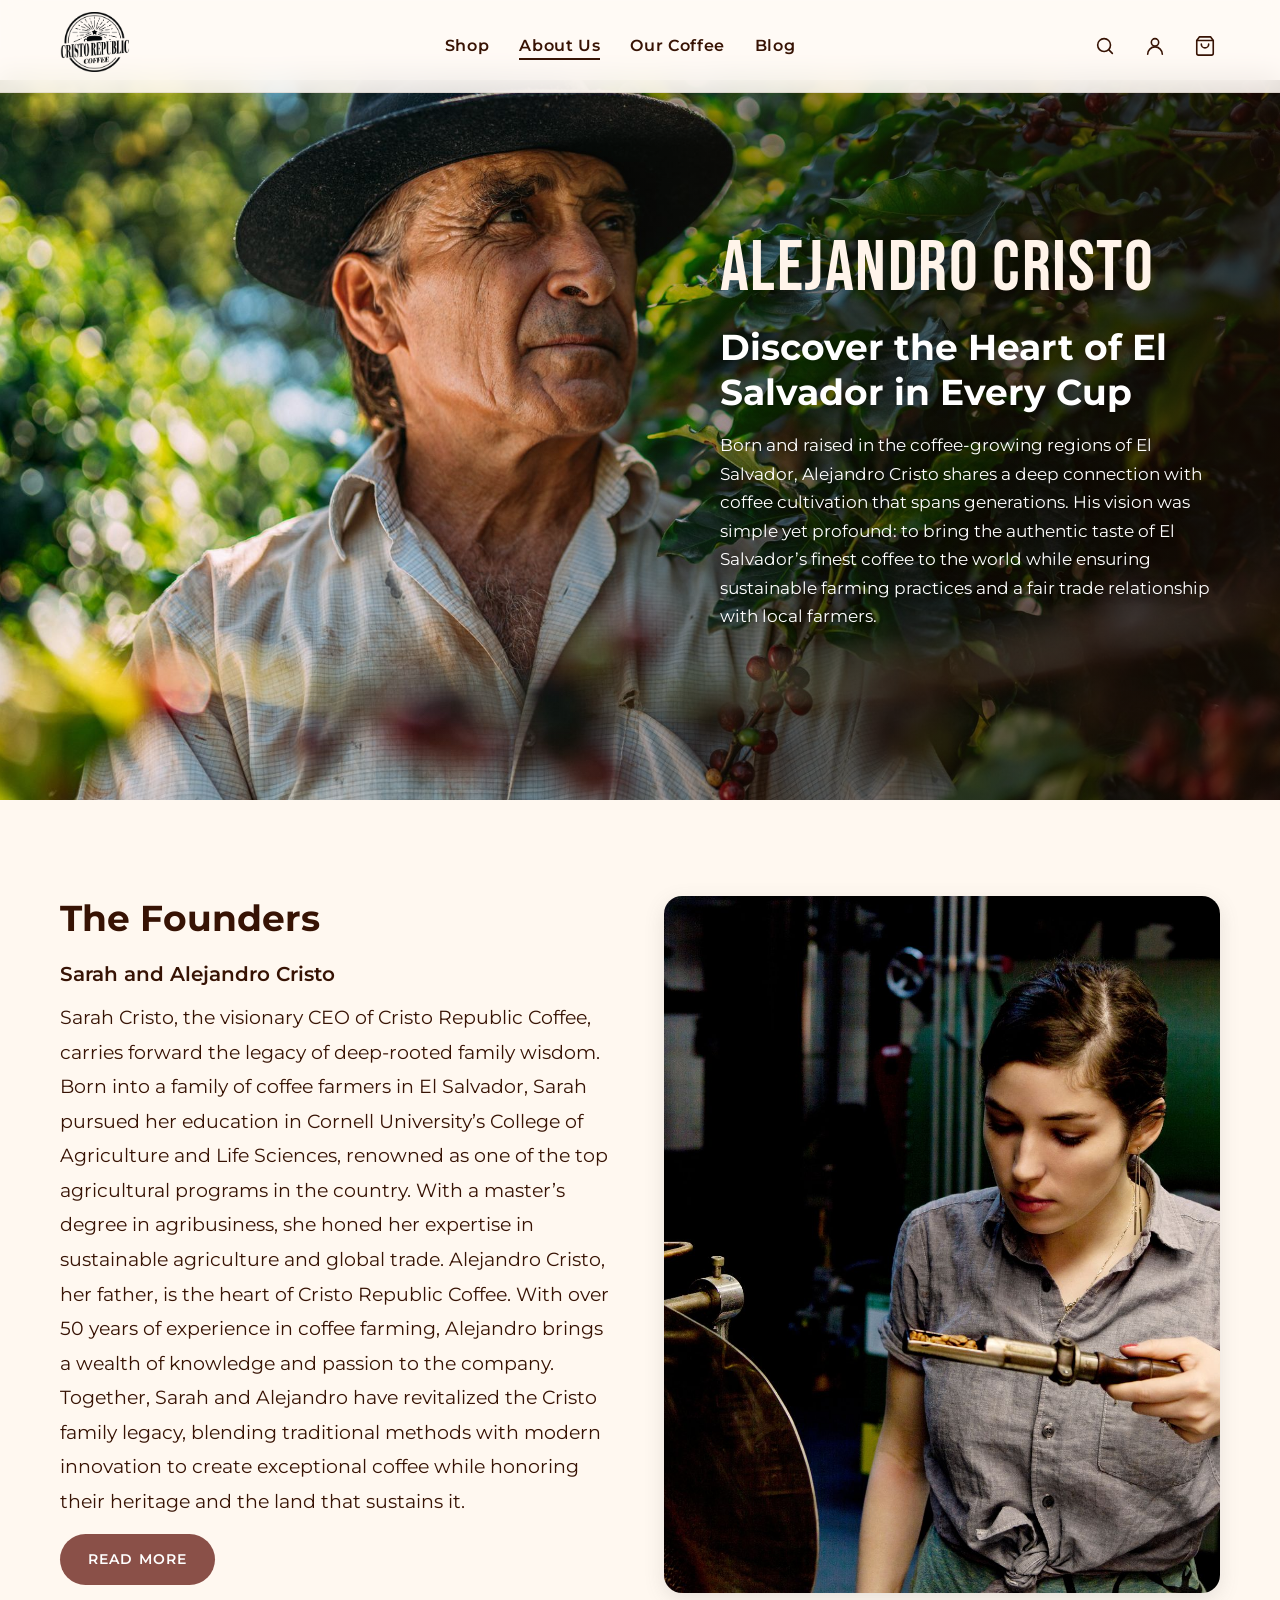
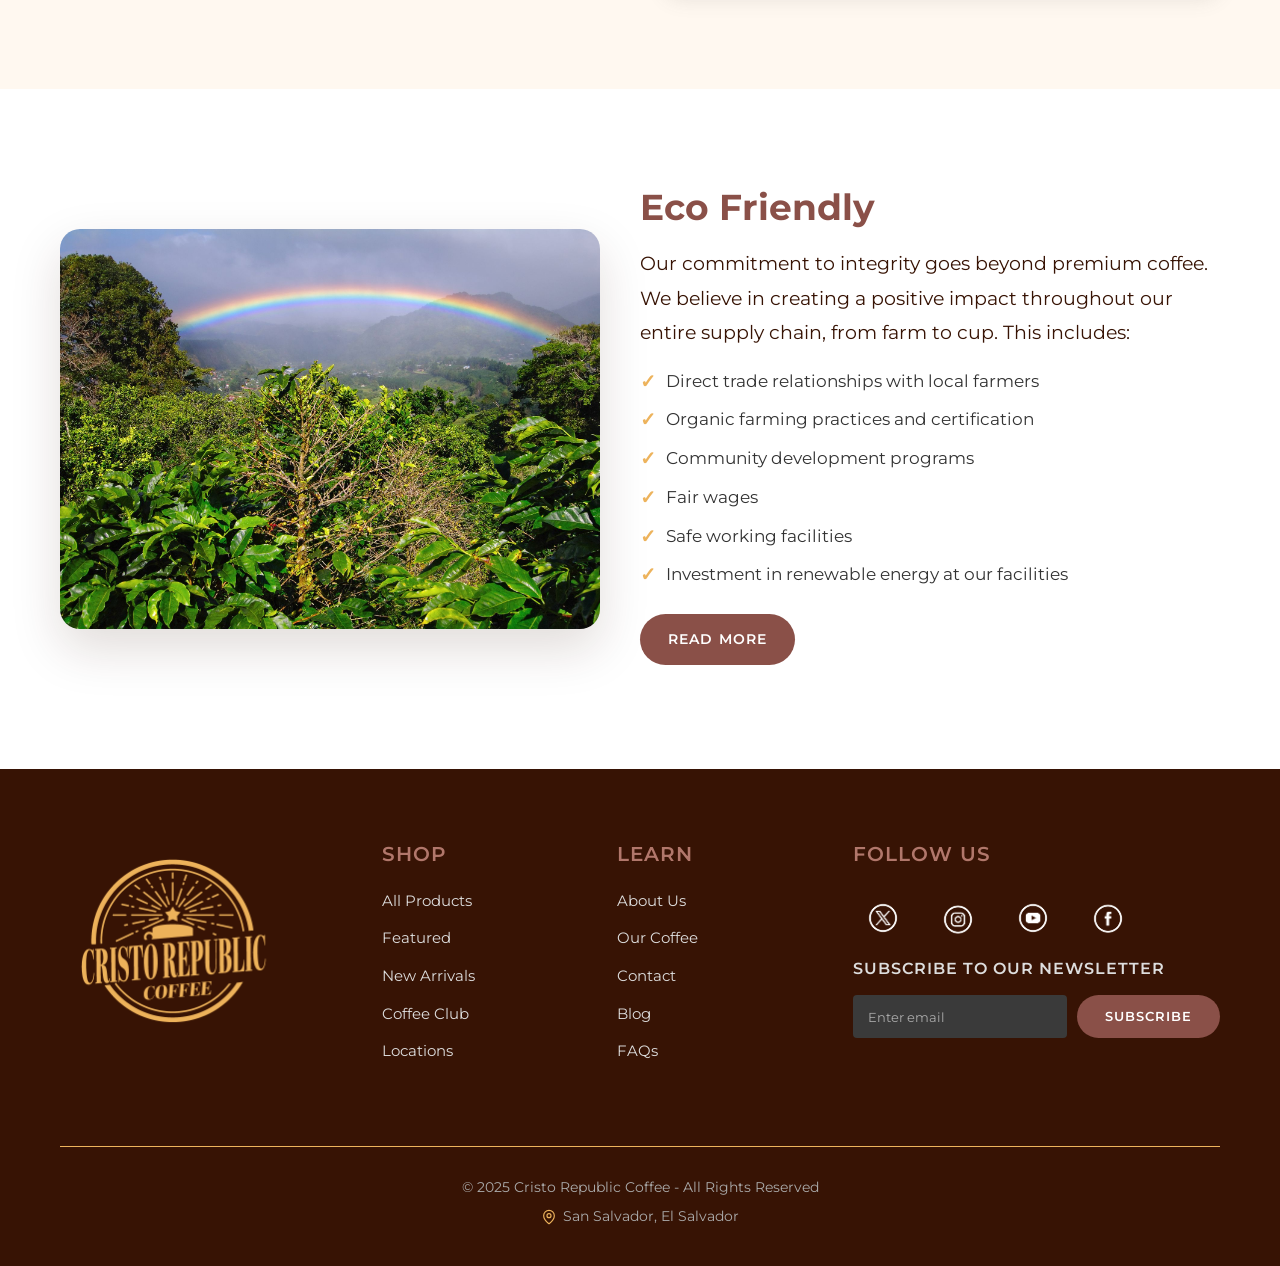
==== aboutus.html @ 7cff4b8a "Publish Cristo Republic Coffee website Co-Authored-By: Claude Opus 5.5 (1M context) <noreply@anthrop" ====
<!DOCTYPE html>
<html lang="en">
<head>
    <meta charset="UTF-8">
    <meta name="viewport" content="width=device-width, initial-scale=1.0">
    <title>Cristo Republic Coffee - About Us</title>
    <link rel="preconnect" href="https://fonts.googleapis.com">
    <link rel="preconnect" href="https://fonts.gstatic.com" crossorigin>
    <link href="https://fonts.googleapis.com/css2?family=Bebas+Neue&family=Montserrat:wght@400;600;700&display=swap" rel="stylesheet">
    <link rel="stylesheet" href="styles.css">
    <link rel="stylesheet" href="fixes.css">
</head>
<body>
    <!-- Header -->
    <header>
        <div class="header-container">
            <a href="index.html" class="logo">
                <img src="images/logo.png" alt="Cristo Republic Coffee Logo">
            </a>
            <nav class="main-nav" id="mainNav" aria-label="Main">
                <ul class="nav-list">
                    <li class="nav-item"><a href="shop.html" class="nav-link">Shop</a></li>
                    <li class="nav-item"><a href="aboutus.html" class="nav-link" aria-current="page">About Us</a></li>
                    <li class="nav-item"><a href="ourcoffee.html" class="nav-link">Our Coffee</a></li>
                    <li class="nav-item"><a href="blog.html" class="nav-link">Blog</a></li>
                    <li class="nav-item nav-item-club"><a href="club.html" class="nav-link">Join the Coffee Club</a></li>
                </ul>
            </nav>
            <div class="icon-group">
                <a href="#" class="icon-link" aria-label="Search">
                    <svg class="nav-icon" viewBox="0 0 24 24" fill="none" stroke="currentColor" stroke-width="1.75" stroke-linecap="round" stroke-linejoin="round" aria-hidden="true" focusable="false"><circle cx="11" cy="11" r="7"/><path d="m20 20-3.5-3.5"/></svg>
                </a>
                <a href="#" class="icon-link" aria-label="Account">
                    <svg class="nav-icon" viewBox="0 0 24 24" fill="none" stroke="currentColor" stroke-width="1.75" stroke-linecap="round" stroke-linejoin="round" aria-hidden="true" focusable="false"><circle cx="12" cy="8" r="4"/><path d="M4 21a8 8 0 0 1 16 0"/></svg>
                </a>
                <a href="#" class="icon-link" id="cartButton" aria-label="Cart">
                    <svg class="nav-icon" viewBox="0 0 24 24" fill="none" stroke="currentColor" stroke-width="1.75" stroke-linecap="round" stroke-linejoin="round" aria-hidden="true" focusable="false"><path d="M6 2 3 6v14a2 2 0 0 0 2 2h14a2 2 0 0 0 2-2V6l-3-4Z"/><path d="M3 6h18"/><path d="M16 10a4 4 0 0 1-8 0"/></svg>
                    <span class="cart-count" hidden>0</span>
                </a>
                <button type="button" class="menu-toggle" aria-label="Open menu" aria-expanded="false" aria-controls="mainNav"><svg class="menu-icon" viewBox="0 0 24 24" fill="none" stroke="currentColor" stroke-width="1.75" stroke-linecap="round" stroke-linejoin="round" aria-hidden="true" focusable="false"><path class="menu-line menu-line-1" d="M4 7h16"/><path class="menu-line menu-line-2" d="M4 12h16"/><path class="menu-line menu-line-3" d="M4 17h16"/></svg></button>
            </div>
        </div>
    </header>

    <!-- Main Content -->
    <main style="padding-top: 80px;">
        <!-- Alejandro Cristo Section -->
        <section class="story-section parallax flip-horizontal alejandro-cristo" style="background-image: url('images/aboutus1.jpeg');">
            <div class="story-container">
                <div class="story-text about-text-overlay">
                    <h1>Alejandro Cristo</h1>
                    <h2>Discover the Heart of El Salvador in Every Cup</h2>
                    <p>Born and raised in the coffee-growing regions of El Salvador, Alejandro Cristo shares a deep connection with coffee cultivation that spans generations. His vision was simple yet profound: to bring the authentic taste of El Salvador’s finest coffee to the world while ensuring sustainable farming practices and a fair trade relationship with local farmers.</p>
                </div>
            </div>
        </section>

        <!-- The Founders Section -->
        <section class="story-section about-section founders">
            <div class="story-container">
                <div class="story-text">
                    <h2>The Founders</h2>
                    <h3>Sarah and Alejandro Cristo</h3>
                    <p>Sarah Cristo, the visionary CEO of Cristo Republic Coffee, carries forward the legacy of deep-rooted family wisdom. Born into a family of coffee farmers in El Salvador, Sarah pursued her education in Cornell University’s College of Agriculture and Life Sciences, renowned as one of the top agricultural programs in the country. With a master’s degree in agribusiness, she honed her expertise in sustainable agriculture and global trade. Alejandro Cristo, her father, is the heart of Cristo Republic Coffee. With over 50 years of experience in coffee farming, Alejandro brings a wealth of knowledge and passion to the company. Together, Sarah and Alejandro have revitalized the Cristo family legacy, blending traditional methods with modern innovation to create exceptional coffee while honoring their heritage and the land that sustains it.</p>
                    <a href="#" class="cta-button">Read More</a>
                </div>
                <div class="story-image">
                    <img src="images/aboutus2.jpeg" alt="Sarah and Alejandro Cristo">
                </div>
            </div>
        </section>

        <!-- Sustainability and Quality Section -->
        <section class="story-section alt">
            <div class="story-container reverse">
                <div class="story-text">
                    <h2>Eco Friendly</h2>
                    <p>Our commitment to integrity goes beyond premium coffee. We believe in creating a positive impact throughout our entire supply chain, from farm to cup. This includes:</p>
                    <ul class="checklist">
                        <li>Direct trade relationships with local farmers</li>
                        <li>Organic farming practices and certification</li>
                        <li>Community development programs</li>
                        <li>Fair wages</li>
                        <li>Safe working facilities</li>
                        <li>Investment in renewable energy at our facilities</li>
                    </ul>
                    <a href="#" class="cta-button">Read More</a>
                </div>
                <div class="story-image">
                    <img src="images/aboutus3.jpeg" alt="Coffee plants on a hillside farm under a rainbow">
                </div>
            </div>
        </section>
    </main>

    <!-- Cart Modal -->
    <div id="cartModal" class="cart-modal">
        <div class="cart-content">
            <div class="cart-header">
                <h3>Shopping Cart</h3>
                <button type="button" id="closeCart" class="close-cart" aria-label="Close cart">
                    <svg viewBox="0 0 24 24"><path d="M19 6.41L17.59 5 12 10.59 6.41 5 5 6.41 10.59 12 5 17.59 6.41 19 12 13.41 17.59 19 19 17.59 13.41 12z"/></svg>
                </button>
            </div>
            <div class="cart-items"></div>
            <div class="cart-footer">
                <div class="cart-subtotal">
                    <span>Subtotal</span>
                    <span>$0.00</span>
                </div>
                <button class="cart-button">Checkout</button>
            </div>
        </div>
    </div>

    <!-- Footer -->
    <footer class="footer">
        <div class="footer-container">
            <div class="footer-grid">
                <div class="footer-column footer-logo">
                    <img src="images/cristogold.png" alt="Cristo Republic Coffee Logo">
                </div>
                <div class="footer-column">
                    <h3 class="footer-heading">SHOP</h3>
                    <ul class="footer-links">
                        <li><a href="#">All Products</a></li>
                        <li><a href="#">Featured</a></li>
                        <li><a href="#">New Arrivals</a></li>
                        <li><a href="club.html">Coffee Club</a></li>
                        <li><a href="#">Locations</a></li>
                    </ul>
                </div>
                <div class="footer-column">
                    <h3 class="footer-heading">LEARN</h3>
                    <ul class="footer-links">
                        <li><a href="aboutus.html">About Us</a></li>
                        <li><a href="ourcoffee.html">Our Coffee</a></li>
                        <li><a href="#">Contact</a></li>
                        <li><a href="blog.html">Blog</a></li>
                        <li><a href="#">FAQs</a></li>
                    </ul>
                </div>
                <div class="footer-column">
                    <h3 class="footer-heading">FOLLOW US</h3>
                    <div class="social-links">
                        <a href="#" class="social-icon">
                            <img src="images/x.png" alt="X">
                        </a>
                        <a href="#" class="social-icon">
                            <img src="images/instagram.png" alt="Instagram">
                        </a>
                        <a href="#" class="social-icon">
                            <img src="images/youtube.png" alt="YouTube">
                        </a>
                        <a href="#" class="social-icon">
                            <img src="images/facebook.png" alt="Facebook">
                        </a>
                    </div>
                    <div class="newsletter">
                        <h4>SUBSCRIBE TO OUR NEWSLETTER</h4>
                        <form class="newsletter-form">
                            <input type="email" placeholder="Enter email">
                            <button type="submit">Subscribe</button>
                        </form>
                    </div>
                </div>
            </div>
            <div class="footer-bottom">
                <p>© 2025 Cristo Republic Coffee - All Rights Reserved</p>
                <p class="footer-location"><svg class="icon" viewBox="0 0 24 24" fill="none" stroke="currentColor" stroke-width="1.75" stroke-linecap="round" stroke-linejoin="round" aria-hidden="true" focusable="false"><path d="M20 10c0 5-5.5 10.2-7.4 11.8a1 1 0 0 1-1.2 0C9.5 20.2 4 15 4 10a8 8 0 0 1 16 0"/><circle cx="12" cy="10" r="3"/></svg>San Salvador, El Salvador</p>
            </div>
        </div>
    </footer>
    <script src="cart.js"></script>
</body>
</html>
---- styles.css ----
/* Reset and Base Styles */
* {
    margin: 0;
    padding: 0;
    box-sizing: border-box;
}

body {
    color: #333;
    line-height: 1.6;
    font-family: 'Roboto', sans-serif;
}

h1 {
    font-family: 'Bebas Neue', sans-serif;
}

h2, h3, h4, .nav-link {
    font-family: 'Montserrat', sans-serif;
}

a {
    text-decoration: none;
    color: inherit;
}

/* Header Styles */
header {
    background: linear-gradient(180deg, #B0786B, #C09389);
    padding: 15px 0;
    position: fixed;
    width: 100%;
    top: 0;
    z-index: 1000;
    box-shadow: 0 2px 10px rgba(0, 0, 0, 0.5);
}

.header-container {
    max-width: 1200px;
    margin: 0 auto;
    padding: 0 20px;
    display: flex;
    justify-content: space-between;
    align-items: center;
}

.logo img {
    height: 60px;
    width: auto;
    transition: transform 0.3s ease;
}

.logo img:hover {
    transform: scale(1.05);
}

/* Navigation Styles */
.main-nav {
    display: flex;
    align-items: center;
}

.nav-list {
    display: flex;
    list-style: none;
    margin: 0;
    padding: 0;
    gap: 30px;
}

.nav-item {
    position: relative;
}

.nav-link {
    color: white;
    text-decoration: none;
    font-weight: 600;
    font-size: 16px;
    letter-spacing: 1px;
    padding: 10px 0;
    transition: all 0.3s ease;
    position: relative;
}

.nav-link:hover {
    color: #EDB35C;
}

.nav-link::after {
    content: '';
    position: absolute;
    width: 0;
    height: 2px;
    background: #EDB35C;
    bottom: 5px;
    left: 0;
    transition: width 0.3s ease;
}

.nav-link:hover::after {
    width: 100%;
}

/* Icon Styles */
.icon-group {
    display: flex;
    align-items: center;
    gap: 20px;
}

.icon-link {
    display: inline-block;
    transition: transform 0.3s ease;
    position: relative;
}

.nav-icon {
    width: 22px;
    height: 22px;
    object-fit: contain;
    filter: brightness(0) invert(1);
    transition: all 0.3s ease;
}

.icon-link:hover .nav-icon {
    transform: scale(1.1);
    opacity: 0.8;
}

.cart-count {
    position: absolute;
    top: -8px;
    right: -8px;
    background: #371304;
    color: white;
    font-size: 10px;
    font-weight: 600;
    width: 18px;
    height: 18px;
    border-radius: 50%;
    display: flex;
    align-items: center;
    justify-content: center;
}

/* Button Styling */
.cta-button,
.subscribe-btn,
.newsletter-form button,
.offer-button,
.product-button,
.shop-button,
.cart-button,
.walkthrough-footer .button {
    display: inline-block;
    padding: 12px 30px;
    background-color: #B1776B;
    color: #FFFFFF;
    border: none;
    border-radius: 5px;
    font-family: 'Montserrat', sans-serif;
    font-weight: 600;
    font-size: 0.9rem;
    text-transform: uppercase;
    letter-spacing: 1px;
    cursor: pointer;
    transition: all 0.3s ease;
    position: relative;
    overflow: hidden;
    z-index: 1;
}

.cta-button:hover,
.subscribe-btn:hover,
.newsletter-form button:hover,
.offer-button:hover,
.product-button:hover,
.shop-button:hover,
.cart-button:hover,
.walkthrough-footer .button:hover {
    background-color: #EDB35C;
    transform: translateY(-3px) scale(1.05);
    box-shadow: 0 8px 20px rgba(55, 19, 4, 0.3);
}

.cta-button::before,
.subscribe-btn::before,
.newsletter-form button::before,
.offer-button::before,
.product-button::before,
.shop-button::before,
.cart-button::before,
.walkthrough-footer .button::before {
    content: '';
    position: absolute;
    top: 0;
    left: -100%;
    width: 100%;
    height: 100%;
    background: linear-gradient(
        90deg,
        transparent,
        rgba(255, 255, 255, 0.4),
        transparent
    );
    transition: 0.5s;
    z-index: -1;
}

.cta-button:hover::before,
.subscribe-btn:hover::before,
.newsletter-form button:hover::before,
.offer-button:hover::before,
.product-button:hover::before,
.shop-button:hover::before,
.cart-button:hover::before,
.walkthrough-footer .button:hover::before {
    left: 100%;
}

.cta-button:active,
.subscribe-btn:active,
.newsletter-form button:active,
.offer-button:active,
.product-button:active,
.shop-button:active,
.cart-button:active,
.walkthrough-footer .button:active {
    transform: translateY(0) scale(0.98);
    box-shadow: 0 4px 10px rgba(55, 19, 4, 0.2);
}

.newsletter-form button {
    padding: 10px 20px;
    font-size: 0.8rem;
    background-color: #605F5C;
}

.newsletter-form button:hover {
    background-color: #EDB35C;
}

.cta-button:disabled,
.subscribe-btn:disabled,
.newsletter-form button:disabled,
.offer-button:disabled,
.product-button:disabled,
.shop-button:disabled,
.cart-button:disabled,
.walkthrough-footer .button:disabled {
    background-color: #371304;
    color: #aaaaaa;
    cursor: not-allowed;
    box-shadow: none;
    transform: none;
}

/* Homepage Hero Section */
.hero {
    width: 100%;
    height: 80vh;
    position: relative;
    overflow: hidden;
    margin-top: 80px;
}

.slideshow {
    width: 100%;
    height: 100%;
    position: relative;
}

.slide {
    position: absolute;
    width: 100%;
    height: 100%;
    opacity: 0;
    transition: opacity 1s ease-in-out;
    background-size: cover;
    background-position: center;
}

.slide.active {
    opacity: 1;
}

.slide-content {
    position: absolute;
    right: 10%;
    bottom: 15%;
    color: white;
    max-width: 550px;
    background-color: rgba(55, 19, 4, 0.4);
    padding: 25px;
    border-radius: 5px;
    text-align: right;
}

.slide-content h1 {
    font-size: 3rem;
    margin-bottom: 15px;
    line-height: 1;
}

.slide-content h2 {
    font-size: 1.8rem;
    margin-bottom: 15px;
    line-height: 1.2;
}

.slide-content p {
    font-size: 1.1rem;
    margin-bottom: 20px;
    font-weight: 300;
}

.slide-nav {
    position: absolute;
    bottom: 30px;
    left: 50%;
    transform: translateX(-50%);
    display: flex;
    gap: 10px;
}

.slide-dot {
    width: 12px;
    height: 12px;
    border-radius: 50%;
    background-color: rgba(255, 255, 255, 0.5);
    cursor: pointer;
    transition: all 0.3s;
    border: none;
}

.slide-dot.active {
    background-color: white;
    transform: scale(1.2);
}

/* Shop Hero Section */
.shop-hero {
    position: relative;
    background-color: #FFF8F0;
    background-image: url('images/shophero.jpeg');
    background-size: cover;
    background-position: center;
    background-repeat: no-repeat;
    min-height: 80vh;
    margin-top: 15px;
    display: flex;
    align-items: center;
    justify-content: flex-start;
    padding: 20px;
    box-sizing: border-box;
    overflow: hidden;
}

.shop-hero::before {
    content: '';
    position: absolute;
    top: 0;
    left: 0;
    width: 100%;
    height: 100%;
    background: linear-gradient(
        45deg,
        rgba(237, 179, 92, 0.05) 25%,
        transparent 25%,
        transparent 50%,
        rgba(237, 179, 92, 0.05) 50%,
        rgba(237, 179, 92, 0.05) 75%,
        transparent 75%
    );
    background-size: 20px 20px;
    opacity: 0.3;
    z-index: 0;
}

.shop-hero-text {
    position: relative;
    max-width: 550px;
    background-color: rgba(55, 19, 4, 0.4);
    padding: 30px;
    border-radius: 5px;
    text-align: left;
    margin-left: 5%;
    z-index: 1;
    color: white;
}

.shop-hero-text h1 {
    font-size: 4rem;
    margin-bottom: 20px;
    text-shadow: 0 2px 5px rgba(55, 19, 4, 0.2);
}

.shop-hero-text h2 {
    font-size: 2rem;
    margin-bottom: 20px;
    font-weight: 600;
}

.shop-hero-text p {
    font-size: 1.2rem;
    margin-bottom: 30px;
    line-height: 1.8;
}

/* Products Section (Homepage & Shop) */
.products-section {
    background-color: #FFF8F0;
    padding: 80px 0;
    position: relative;
    overflow: hidden;
}

.products-section.alt {
    background-color: #FFFFFF;
}

.products-section::before {
    content: '';
    position: absolute;
    top: 0;
    left: 0;
    width: 100%;
    height: 100%;
    background: linear-gradient(
        45deg,
        rgba(237, 179, 92, 0.05) 25%,
        transparent 25%,
        transparent 50%,
        rgba(237, 179, 92, 0.05) 50%,
        rgba(237, 179, 92, 0.05) 75%,
        transparent 75%
    );
    background-size: 20px 20px;
    opacity: 0.3;
    z-index: 0;
}

.products-section.alt::before {
    background: none;
}

.products-container {
    max-width: 1200px;
    margin: 0 auto;
    padding: 0 20px;
    position: relative;
    z-index: 1;
}

.section-title,
.products-container h2 {
    font-size: 2.5rem;
    color: #B1776B;
    margin-bottom: 40px;
    font-weight: 700;
    text-align: center;
    text-shadow: 0 2px 5px rgba(55, 19, 4, 0.2);
}

.section-text {
    max-width: 800px;
    margin: 0 auto 40px;
    padding: 0 20px;
    font-size: 1.2rem;
    font-weight: 400;
    line-height: 1.8;
    color: #371304;
}

.products-grid {
    display: grid;
    grid-template-columns: repeat(4, 1fr);
    gap: 20px;
    max-width: 1200px;
    margin: 0 auto;
    padding: 0 20px;
}

.product {
    background-color: #FFFFFF;
    border: 2px solid #EDB35C;
    border-radius: 12px;
    padding: 30px;
    box-shadow: 0 6px 20px rgba(96, 95, 92, 0.15);
    transition: transform 0.4s ease, box-shadow 0.4s ease, border-color 0.4s ease;
    position: relative;
    overflow: hidden;
}

.product:hover {
    transform: translateY(-10px);
    box-shadow: 0 12px 30px rgba(55, 19, 4, 0.35);
    border-color: #B1776B;
}

.product-image {
    height: 220px;
    border-radius: 8px;
    margin-bottom: 20px;
    background-size: cover;
    background-position: center;
    border: 1px solid #605F5C;
    transition: transform 0.4s ease;
}

.product:hover .product-image {
    transform: scale(1.03);
}

.product h3 {
    font-size: 1.3rem;
    margin-bottom: 12px;
    color: #371304;
    font-weight: 600;
}

.product p {
    color: #605F5C;
    font-size: 1rem;
    margin-bottom: 20px;
}

.product-price {
    font-size: 1.2rem;
    font-weight: 600;
    color: #B1776B;
    margin-bottom: 20px;
}

.product-button,
.shop-button {
    opacity: 0;
    transform: translateY(10px);
    transition: opacity 0.3s ease, transform 0.3s ease;
}

.product:hover .product-button,
.product:hover .shop-button {
    opacity: 1;
    transform: translateY(0);
}

/* Homepage Content Sections */
.section {
    padding: 100px 0;
    text-align: center;
    position: relative;
    z-index: 1;
}

.section.premium-blends {
    padding-bottom: 50px;
}

.section.featured-products {
    padding-top: 50px;
}

/* Coffee Club CTA */
.coffee-club {
    position: relative;
    background-image: url('images/coffegirl.jpeg');
    background-size: cover;
    background-position: center;
    background-repeat: no-repeat;
    color: white;
    padding: 100px 0;
    min-height: 815px;
}

.club-overlay {
    position: absolute;
    top: 0;
    left: 0;
    width: 100%;
    height: 100%;
    background-color: rgba(0, 0, 0, 0.1);
}

.club-content {
    position: absolute;
    left: 20%;
    bottom: 15%;
    max-width: 550px;
    background-color: rgba(55, 19, 4, 0.4);
    padding: 30px;
    border-radius: 5px;
    text-align: right;
    z-index: 1;
}

.coffee-club .section-title {
    color: white;
    font-size: 2.5rem;
    margin-bottom: 20px;
    font-weight: 700;
}

.coffee-club .section-text {
    color: white;
    font-size: 1.2rem;
    margin-bottom: 25px;
}

/* Shop Story Section */
.story-section {
    background-color: #FFF8F0;
    padding: 100px 0;
    position: relative;
    overflow: hidden;
}

.story-section::before {
    content: '';
    position: absolute;
    top: 0;
    left: 0;
    width: 100%;
    height: 100%;
    background: linear-gradient(
        45deg,
        rgba(237, 179, 92, 0.05) 25%,
        transparent 25%,
        transparent 50%,
        rgba(237, 179, 92, 0.05) 50%,
        rgba(237, 179, 92, 0.05) 75%,
        transparent 75%
    );
    background-size: 20px 20px;
    opacity: 0.3;
    z-index: 0;
}

.story-container {
    max-width: 1200px;
    margin: 0 auto;
    padding: 0 20px;
    display: flex;
    align-items: center;
    gap: 40px;
    position: relative;
    z-index: 1;
}

.story-text {
    max-width: 50%;
}

.story-text h2 {
    font-size: 2.5rem;
    color: #B1776B;
    margin-bottom: 25px;
    font-weight: 700;
    text-shadow: 0 2px 5px rgba(55, 19, 4, 0.2);
}

.story-text p {
    font-size: 1.2rem;
    color: #371304;
    margin-bottom: 30px;
    line-height: 1.8;
}

.story-image {
    max-width: 50%;
    height: 400px;
}

.story-image img {
    width: 100%;
    height: 100%;
    object-fit: cover;
    border-radius: 8px;
    border: 1px solid #605F5C;
    box-shadow: 0 6px 20px rgba(96, 95, 92, 0.15);
}

/* Cart Modal */
.cart-modal {
    position: fixed;
    inset: 0;
    background: rgba(0, 0, 0, 0.5);
    z-index: 50;
    display: none;
}

.cart-modal.active {
    display: block;
}

.cart-content {
    position: fixed;
    right: 0;
    top: 0;
    height: 100%;
    width: 400px;
    background: #FFFFFF;
    box-shadow: -5px 0 15px rgba(0, 0, 0, 0.3);
    padding: 30px;
}

.cart-header {
    display: flex;
    justify-content: space-between;
    align-items: center;
    margin-bottom: 30px;
}

.cart-header h3 {
    font-size: 1.5rem;
    color: #371304;
    font-weight: 600;
}

.close-cart {
    background: none;
    border: none;
    cursor: pointer;
    padding: 5px;
}

.close-cart svg {
    width: 24px;
    height: 24px;
    fill: #605F5C;
    transition: fill 0.3s ease;
}

.close-cart:hover svg {
    fill: #B1776B;
}

.cart-item {
    display: flex;
    align-items: center;
    gap: 15px;
    padding: 15px 0;
    border-bottom: 1px solid #EDB35C;
}

.cart-item img {
    width: 80px;
    height: 80px;
    object-fit: cover;
    border-radius: 8px;
    border: 1px solid #605F5C;
}

.cart-item-details h4 {
    font-size: 1.1rem;
    color: #371304;
    font-weight: 600;
    margin-bottom: 5px;
}

.cart-item-details p {
    font-size: 0.95rem;
    color: #605F5C;
}

.cart-item-remove {
    background: none;
    border: none;
    cursor: pointer;
    padding: 5px;
}

.cart-item-remove svg {
    width: 20px;
    height: 20px;
    fill: #605F5C;
    transition: fill 0.3s ease;
}

.cart-item-remove:hover svg {
    fill: #B1776B;
}

.cart-footer {
    margin-top: 20px;
}

.cart-subtotal {
    display: flex;
    justify-content: space-between;
    font-size: 1.2rem;
    font-weight: 600;
    color: #371304;
    margin-bottom: 20px;
}

.cart-button {
    width: 100%;
    margin-bottom: 10px;
}

.cart-button.view-cart {
    background: #FFFFFF;
    border: 1px solid #605F5C;
    color: #371304;
}

.cart-button.view-cart:hover {
    background: #FFF8F0;
    color: #B1776B;
    transform: translateY(-3px) scale(1.05);
    box-shadow: 0 8px 20px rgba(55, 19, 4, 0.3);
}

/* Footer */
.footer {
    background-color: #371304;
    color: #ffffff;
    padding: 60px 0 30px;
}

.footer-container {
    max-width: 1200px;
    margin: 0 auto;
    padding: 0 20px;
}

.footer-grid {
    display: grid;
    grid-template-columns: repeat(4, 1fr);
    gap: 40px;
    margin-bottom: 40px;
}

.footer-logo {
    display: flex;
    align-items: flex-start;
    justify-content: center;
}

.footer-logo img {
    height: 200px;
    width: auto;
    transition: transform 0.3s ease;
}

.footer-logo img:hover {
    transform: scale(1.05);
}

.footer-column {
    margin-bottom: 30px;
}

.footer-heading {
    color: #B1776B;
    font-size: 1.2rem;
    margin-bottom: 20px;
    text-transform: uppercase;
    letter-spacing: 1px;
}

.footer-links {
    list-style: none;
    padding: 0;
}

.footer-links li {
    margin-bottom: 12px;
}

.footer-links a {
    color: #dddddd;
    transition: color 0.3s;
    font-size: 0.95rem;
}

.footer-links a:hover {
    color: #EDB35C;
}

.social-links {
    display: flex;
    gap: 15px;
    margin-bottom: 10px;
}

.social-icon {
    display: inline-block;
    width: 60px;
    height: 60px;
    transition: all 0.3s ease;
}

.social-icon img {
    width: 100%;
    height: 100%;
    object-fit: contain;
    filter: brightness(0) invert(1);
    transition: all 0.3s ease;
}

.social-icon:hover {
    transform: translateY(-3px) scale(1.1);
}

.social-icon:hover img {
    filter: brightness(0) invert(0.8);
}

.newsletter h4 {
    font-size: 0.95rem;
    margin-bottom: 15px;
    color: #dddddd;
    text-transform: uppercase;
    letter-spacing: 1px;
}

.newsletter-form {
    display: flex;
    gap: 10px;
}

.newsletter-form input {
    flex: 1;
    padding: 10px 15px;
    border: none;
    border-radius: 4px;
    background-color: #3a3a3a;
    color: #ffffff;
}

.newsletter-form input::placeholder {
    color: #aaaaaa;
}

.footer-bottom {
    text-align: center;
    padding-top: 30px;
    border-top: 1px solid #EDB35C;
    font-size: 0.85rem;
    color: #aaaaaa;
}

.footer-bottom p {
    margin-bottom: 8px;
}

/* Parallax Effect */
.parallax {
    position: relative;
    min-height: 80vh;
    background-attachment: fixed;
    background-size: cover;
    background-position: center;
    background-repeat: no-repeat;
}

/* About Us Sections */
.about-section {
    background-color: #FFF8F0;
    position: relative;
    padding: 100px 0;
}

.about-section.parallax::after {
    content: '';
    position: absolute;
    top: 0;
    left: 0;
    width: 100%;
    height: 100%;
    background: rgba(55, 19, 4, 0.15);
    z-index: 0;
}

.about-text-overlay {
    background-color: rgba(55, 19, 4, 0.4);
    padding: 30px;
    border-radius: 5px;
    color: white;
    max-width: 600px;
    position: relative;
    z-index: 1;
}

.about-text-overlay h1 {
    font-family: 'Bebas Neue', sans-serif;
    font-size: 2.5rem;
    color: white;
    margin-bottom: 25px;
    font-weight: 700;
    text-shadow: 0 2px 5px rgba(0, 0, 0, 0.3);
}

.about-text-overlay h2 {
    font-family: 'Montserrat', sans-serif;
    font-size: 2rem;
    color: white;
    margin-bottom: 20px;
    font-weight: 600;
}

.about-text-overlay p {
    font-family: 'Roboto', sans-serif;
    color: white;
    font-size: 1.2rem;
    line-height: 1.8;
}

/* Alejandro Cristo Section */
.story-section.alejandro-cristo {
    position: relative;
    min-height: 100vh;
    display: flex;
    align-items: center;
    justify-content: flex-end;
    padding: 0 5%;
}

.story-section.alejandro-cristo .story-container {
    width: 100%;
    max-width: 1200px;
    margin: 0 auto;
    display: flex;
    justify-content: flex-end;
    position: absolute;
    center: 30px;
    right: 30px;
}

.story-section.alejandro-cristo .about-text-overlay {
    text-align: right;
    max-width: 550px;
    margin-right: 5%;
    padding: 40px;
    background-color: rgba(55, 19, 4, 0.4);
    border-radius: 5px;
    position: relative;
}

.story-section.alejandro-cristo .about-text-overlay h1 {
    color: #B1776B;
    font-size: 4rem;
    margin-bottom: 20px;
    text-shadow: 0 2px 5px rgba(55, 19, 4, 0.2);
}

.story-section.alejandro-cristo .about-text-overlay h2,
.story-section.alejandro-cristo .about-text-overlay p {
    color: white;
}

/* The Founders Section */
.about-section.founders .story-container {
    flex-direction: row;
    align-items: center;
    justify-content: center;
    gap: 70px;
}

.about-section.founders .story-text {
    max-width: 50%;
    margin-bottom: 0;
}

.about-section.founders .story-image {
    max-width: 80%;
    height: 690px;
    border-top: none;
    padding-top: 0;
}

.about-section.founders .story-image img {
    width: 100%;
    height: 100%;
    object-fit: cover;
    border-radius: 8px;
    border: 1px solid #605F5C;
    box-shadow: 0 6px 20px rgba(96, 95, 92, 0.15);
}

/* Sustainability and Quality Section */
.story-section.sustainability {
    position: relative;
    min-height: 100vh;
    display: flex;
    align-items: center;
    justify-content: flex-start;
    padding: 0 5%;
}

.story-section.sustainability .story-container {
    width: 100%;
    max-width: 1200px;
    margin: 0 auto;
    display: flex;
    justify-content: flex-start;
    position: absolute;
    bottom: 30px;
    left: 30px;
}

.story-section.sustainability .about-text-overlay {
    text-align: left;
    max-width: 550px;
    margin-left: 5%;
    padding: 40px;
    background-color: rgba(55, 19, 4, 0.4);
    border-radius: 5px;
    position: relative;
}

.story-section.sustainability .about-text-overlay h1 {
    color: #B1776B;
    font-size: 4rem;
    margin-bottom: 20px;
    text-shadow: 0 2px 5px rgba(55, 19, 4, 0.2);
}

.story-section.sustainability .about-text-overlay h2,
.story-section.sustainability .about-text-overlay p {
    color: white;
}

.checklist {
    list-style: none;
    padding: 0;
    margin: 10px 0;
}

.checklist li {
    display: flex;
    align-items: center;
    font-size: 1.2rem;
    color: white;
    margin-bottom: 8px;
    font-family: 'Roboto', sans-serif;
    line-height: 1.6;
}

.checklist li::before {
    content: '';
    color: #EDB35C;
    margin-right: 10px;
    font-size: 1.2rem;
}

/* Update Story Section for About Us */
.story-section.about-section .story-text h1 {
    font-family: 'Bebas Neue', sans-serif;
    font-size: 4rem;
    color: #B1776B;
    margin-bottom: 25px;
    font-weight: 700;
    text-shadow: 0 2px 5px rgba(55, 19, 4, 0.2);
}

.story-section.about-section .story-text h2 {
    font-family: 'Montserrat', sans-serif;
    font-size: 2rem;
    color: #371304;
    margin-bottom: 20px;
    font-weight: 600;
}

/* Our Coffee Hero Section */
.story-section.our-coffee-hero {
    position: relative;
    min-height: 100vh;
    display: flex;
    align-items: center;
    justify-content: flex-start;
    padding: 0 5%;
    overflow: hidden;
}

.story-section.our-coffee-hero .story-container {
    width: 100%;
    max-width: 1200px;
    margin: 0 auto;
    display: flex;
    justify-content: flex-start;
    position: relative;
    z-index: 1;
    margin-left: -70px;
}

.story-section.our-coffee-hero .about-text-overlay {
    text-align: left;
    max-width: 600px;
    margin-left: 5%;
    padding: 40px;
    background-color: rgba(55, 19, 4, 0.4);
    border-radius: 5px;
    position: relative;
}

.story-section.our-coffee-hero .about-text-overlay h1 {
    color: #C8A197;
    font-size: 4rem;
    margin-bottom: 20px;
    text-shadow: 0 2px 5px rgba(55, 19, 4, 0.4);
}

.story-section.our-coffee-hero .about-text-overlay h2,
.story-section.our-coffee-hero .about-text-overlay p {
    color: #E7D6D3;
}

/* Hero Video Styles */
.hero-video {
    position: absolute;
    top: 0;
    left: 0;
    width: 100%;
    height: 100%;
    object-fit: cover;
    z-index: 0;
}

/* Coffee Sections (Single-Origin, Signature Blends, Brew Guide) */
.coffee-section {
    position: relative;
    padding: 60px 0;
    overflow: hidden;
}

/* Single-Origin and Signature Blends */
.coffee-section.single-origin .coffee-container,
.coffee-section.signature-blends .coffee-container {
    max-width: 1200px;
    margin: 0 auto;
    padding: 0 20px;
    position: relative;
    min-height: 500px;
    background-size: cover;
    background-position: center;
    background-repeat: no-repeat;
    display: flex;
    align-items: center;
}

.coffee-section.single-origin .coffee-container {
    background-image: url('images/ourstory1.jpeg');
    justify-content: flex-start;
}

.coffee-section.signature-blends .coffee-container {
    background-image: url('images/ourstory2.jpeg');
    justify-content: flex-end;
}

.coffee-section .coffee-text {
    max-width: 50%;
    background-color: rgba(55, 19, 4, 0.4);
    padding: 30px;
    border-radius: 8px;
    color: white;
    z-index: 1;
}

.coffee-section .coffee-text h2 {
    font-family: 'Bebas Neue', sans-serif;
    font-size: 2.5rem;
    color: #B1776B;
    margin-bottom: 20px;
    font-weight: 700;
    text-shadow: 0 2px 5px rgba(55, 19, 4, 0.2);
}

.coffee-section .coffee-text p {
    font-family: 'Roboto', sans-serif;
    font-size: 1.2rem;
    margin-bottom: 20px;
    line-height: 1.8;
}

.coffee-section .coffee-list {
    list-style: none;
    padding: 0;
    margin: 10px 0 20px;
}

.coffee-section .coffee-list li {
    font-family: 'Roboto', sans-serif;
    font-size: 1.2rem;
    margin-bottom: 8px;
    line-height: 1.6;
}

.coffee-section .coffee-list li::before {
    content: '•';
    color: #EDB35C;
    margin-right: 10px;
    font-size: 1.2rem;
}

/* Brew Guide Walkthrough Section */
.coffee-section.brew-guide {
    background-color: #FFF8F0;
    padding: 60px 0;
    position: relative;
    overflow: hidden;
}

.brew-guide-title {
    font-family: 'Bebas Neue', sans-serif;
    font-size: 2.5rem;
    color: #B1776B;
    margin-bottom: 40px;
    font-weight: 700;
    text-align: center;
    text-shadow: 0 2px 5px rgba(55, 19, 4, 0.2);
}

.brew-guide-container {
    max-width: 1200px;
    margin: 0 auto;
    padding: 0 20px;
    display: flex;
    justify-content: space-between;
    align-items: center;
    gap: 40px;
}

.brew-guide-text {
    flex: 1;
    max-width: 50%;
    text-align: left;
}

.brew-guide-text p {
    font-family: 'Roboto', sans-serif;
    font-size: 1.2rem;
    color: #371304;
    line-height: 1.8;
    margin: 0;
}

.walkthrough {
    box-shadow: 0 6px 12px rgba(0, 0, 0, 0.23), 0 10px 40px rgba(0, 0, 0, 0.19);
    background: linear-gradient(to right bottom, #B1776B, #371304);
    border-radius: 8px;
    display: none;
    flex-direction: column;
    flex: 0 0 auto;
    font-size: 14px;
    height: 464px;
    width: 400px;
    overflow: hidden;
    transition: opacity 0.4s cubic-bezier(.25,.8,.25,1), transform 0.4s cubic-bezier(.25,.8,.25,1), box-shadow 0.4s cubic-bezier(.25,.8,.25,1);
    z-index: 1000;
}

.walkthrough.show {
    display: flex;
    opacity: 0;
    transform: translateY(72px);
}

.walkthrough.reveal {
    opacity: 1;
    transform: translateY(0);
}

.walkthrough-body {
    align-items: center;
    display: flex;
    flex: 1;
    text-align: center;
    position: relative;
}

.walkthrough-body .prev-screen,
.walkthrough-body .next-screen {
    align-self: stretch;
    background: none;
    border: 0;
    margin-top: 40px;
    color: rgba(255, 255, 255, 0.25);
    cursor: pointer;
    flex: 0 0 auto;
    font-size: 24px;
    opacity: 1;
    outline: none;
    padding: 20px;
    transform: scale(1);
    transition: transform 0.4s cubic-bezier(.25,.8,.25,1), color 0.4s cubic-bezier(.25,.8,.25,1), opacity 0.4s cubic-bezier(.25,.8,.25,1);
    z-index: 1000;
}

.walkthrough-body .prev-screen:hover,
.walkthrough-body .next-screen:hover,
.walkthrough-body .prev-screen:active,
.walkthrough-body .next-screen:active {
    color: white;
    transform: scale(1.25);
}

.walkthrough-body .prev-screen:disabled,
.walkthrough-body .next-screen:disabled {
    opacity: 0;
}

.walkthrough-body .prev-screen {
    order: 1;
}

.walkthrough-body .next-screen {
    order: 3;
}

.walkthrough-body .prev-screen svg,
.walkthrough-body .next-screen svg {
    width: 24px;
    height: 24px;
    fill: currentColor;
}

.walkthrough-body .screens {
    flex: 1;
    align-self: stretch;
    position: relative;
    margin: 0 -20px;
    padding: 0;
    order: 2;
    list-style: none;
}

.walkthrough-body .screen {
    position: absolute;
    width: 100%;
    height: 100%;
    opacity: 0;
    transform: translateX(-72px);
    transition: all 0.4s cubic-bezier(.25,.8,.25,1);
    display: flex;
    flex-direction: column;
    justify-content: space-between;
    padding: 24px;
}

.walkthrough-body .screen.active {
    opacity: 1;
    transform: translateX(0) scale(1);
    transition-delay: 0.4s;
}

.walkthrough-body .screen.active ~ .screen {
    opacity: 0;
    transform: translateX(72px);
}

.walkthrough-body .media {
    height: 220px;
    width: 100%;
    margin: 20px auto;
    overflow: hidden;
    border-radius: 8px;
    background: rgba(255, 255, 255, 0.25);
}

.walkthrough-body .media img {
    width: 100%;
    height: 100%;
    object-fit: cover;
    opacity: 0;
    transform: translateY(-30px);
    transition: opacity 0.4s cubic-bezier(.25,.8,.25,1), transform 0.4s cubic-bezier(.25,.8,.25,1);
}

.walkthrough-body .screen.active .media img {
    opacity: 1;
    transform: translateY(0);
    transition-delay: 0.6s;
}

.walkthrough-body h3 {
    font-family: 'Bebas Neue', sans-serif;
    font-size: 20px;
    color: #EDB35C;
    line-height: 1.4em;
    text-transform: uppercase;
    letter-spacing: 0.15em;
    margin-bottom: 8px;
}

.walkthrough-body p {
    font-family: 'Roboto', sans-serif;
    font-size: 14px;
    line-height: 1.6em;
    color: rgba(255, 255, 255, 0.8);
    margin: 0;
    padding: 0;
}

.walkthrough-body .learn-more {
    font-family: 'Montserrat', sans-serif;
    font-size: 13px;
    font-weight: 600;
    color: #EDB35C;
    text-transform: uppercase;
    transition: color 0.3s ease;
    margin-top: 8px;
    display: inline-block;
}

.walkthrough-body .learn-more:hover {
    color: #FFFFFF;
}

.walkthrough-pagination {
    align-items: center;
    display: flex;
    justify-content: center;
    margin-top: 20px;
}

.walkthrough-pagination .dot {
    background: rgba(255, 255, 255, 0.25);
    border-radius: 8px;
    height: 8px;
    width: 8px;
    margin: 0 4px;
    transform: scale(0.75);
    transition: transform 0.4s cubic-bezier(.25,.8,.25,1), background 0.4s cubic-bezier(.25,.8,.25,1);
}

.walkthrough-pagination .dot.active {
    background: #EDB35C;
    transform: scale(1);
    transition-delay: 0.4s;
}

.walkthrough-footer {
    display: flex;
    flex: 0 0 auto;
    justify-content: space-around;
    padding: 0;
    position: relative;
}

.walkthrough-footer .button {
    height: 44px;
    border: 0;
    font-weight: bold;
    text-transform: uppercase;
    letter-spacing: 0.15em;
    border-radius: 0;
    flex: 1;
    font-size: 13px;
    margin: 0;
    outline: 0;
    padding: 12px;
    transition: opacity 0.4s cubic-bezier(.25,.8,.25,1), background 0.4s cubic-bezier(.25,.8,.25,1);
}

.walkthrough-footer .button.finish {
    background: #EDB35C;
    position: absolute;
    left: 0;
    bottom: 0;
    width: 100%;
    opacity: 0;
    transform: scale(0, 1);
    transform-origin: center;
    transition: opacity 0.4s cubic-bezier(.25,.8,.25,1), background 0.4s cubic-bezier(.25,.8,.25,1), transform 0.4s cubic-bezier(.25,.8,.25,1);
}

.walkthrough-footer .button.finish:hover {
    background: #FFD700;
}

.walkthrough-footer .button.finish:active {
    background: #EDB35C;
}

.walkthrough-footer .button.finish.active {
    transform: scale(1, 1);
    opacity: 1;
}

/* Blog Hero Section */
.blog-hero {
    position: relative;
    min-height: 80vh;
    display: flex;
    align-items: center;
    justify-content: flex-start; /* Align content to the left */
    padding: 0 5%;
    overflow: hidden;
}

.blog-hero::before {
    content: '';
    position: absolute;
    top: 0;
    left: 0;
    width: 100%;
    height: 100%;
    background: linear-gradient(
        to right,
        rgba(55, 19, 4, 0.5) 0%,
        rgba(55, 19, 4, 0.3) 50%,
        transparent 100%
    ); /* Gradient overlay for better text readability */
    z-index: 0;
}

.blog-hero-container {
    text-align: left; /* Align text to the left */
    position: relative;
    z-index: 1;
    color: white;
    max-width: 600px; /* Limit width for better alignment */
}

.blog-hero-title {
    font-family: 'Bebas Neue', sans-serif;
    font-size: 4rem;
    color: #C8A197;
    margin-bottom: 20px;
    text-shadow: 0 2px 5px rgba(55, 19, 4, 0.4);
}

.blog-hero-subtitle {
    font-family: 'Roboto', sans-serif;
    font-size: 1.5rem;
    color: #371304 !important; /* Lighter shade of #371304 for better contrast */
    line-height: 1.6;
    margin-bottom: 30px;
}

.newsletter-subscribe {
    text-align: left; /* Align newsletter form to the left */
}

.newsletter-subscribe h3 {
    font-family: 'Montserrat', sans-serif;
    font-size: 1.2rem;
    color: #C8A197; /* Match the title color for consistency */
    margin-bottom: 15px;
    text-transform: uppercase;
    letter-spacing: 1px;
}

.newsletter-subscribe .newsletter-form {
    display: flex;
    justify-content: flex-start; /* Align form elements to the left */
    gap: 10px;
    max-width: 400px;
}

.newsletter-subscribe .newsletter-form input {
    flex: 1;
    padding: 10px 15px;
    border: 1px solid #605F5C;
    border-radius: 4px;
    background-color: #FFFFFF;
    color: #371304;
    font-family: 'Roboto', sans-serif;
    font-size: 0.95rem;
}

.newsletter-subscribe .newsletter-form input::placeholder {
    color: #aaaaaa;
}

.newsletter-subscribe .newsletter-form button {
    padding: 10px 20px;
    font-size: 0.9rem;
}

/* Blog Content Section */
.blog-section {
    background-color: #FFF8F0;
    padding: 80px 0;
    position: relative;
    overflow: hidden;
}

.blog-section::before {
    content: '';
    position: absolute;
    top: 0;
    left: 0;
    width: 100%;
    height: 100%;
    background: linear-gradient(
        45deg,
        rgba(237, 179, 92, 0.05) 25%,
        transparent 25%,
        transparent 50%,
        rgba(237, 179, 92, 0.05) 50%,
        rgba(237, 179, 92, 0.05) 75%,
        transparent 75%
    );
    background-size: 20px 20px;
    opacity: 0.3;
    z-index: 0;
}

.blog-container {
    max-width: 1200px;
    margin: 0 auto;
    padding: 0 20px;
    position: relative;
    z-index: 1;
}

.blog-welcome {
    text-align: center;
    margin-bottom: 40px;
}

.blog-welcome p {
    font-family: 'Roboto', sans-serif;
    font-size: 1.2rem;
    color: #371304;
    line-height: 1.8;
    max-width: 800px;
    margin: 0 auto;
}

/* Blog Grid */
.blog-grid {
    display: grid;
    grid-template-columns: repeat(3, 1fr);
    gap: 20px;
}

.blog-post {
    background-color: #FFFFFF;
    border: 1px solid #EDB35C;
    border-radius: 8px;
    overflow: hidden;
    transition: transform 0.4s ease, box-shadow 0.4s ease, border-color 0.4s ease;
}

.blog-post:hover {
    transform: translateY(-10px);
    box-shadow: 0 12px 30px rgba(55, 19, 4, 0.35);
    border-color: #B1776B;
}

.blog-image {
    height: 200px;
    background-size: cover;
    background-position: center;
    border-bottom: 1px solid #EDB35C;
    transition: transform 0.4s ease;
}

.blog-post:hover .blog-image {
    transform: scale(1.03);
}

.blog-content {
    padding: 20px;
    text-align: left;
}

.blog-category {
    font-family: 'Montserrat', sans-serif;
    font-size: 0.9rem;
    color: #B1776B;
    text-transform: uppercase;
    letter-spacing: 1px;
    margin-bottom: 10px;
}

.blog-content h4 {
    font-family: 'Montserrat', sans-serif;
    font-size: 1.3rem;
    color: #371304;
    font-weight: 600;
    margin-bottom: 8px;
}

.blog-date {
    display: block;
    font-family: 'Roboto', sans-serif;
    font-size: 0.85rem;
    color: #605F5C;
    margin-bottom: 10px;
    font-style: italic;
}

.blog-content p {
    font-family: 'Roboto', sans-serif;
    font-size: 1rem;
    color: #605F5C;
    line-height: 1.6;
    margin-bottom: 15px;
}

.read-more {
    font-family: 'Montserrat', sans-serif;
    font-size: 0.9rem;
    font-weight: 600;
    color: #B1776B;
    text-transform: uppercase;
    transition: color 0.3s ease;
}

.read-more:hover {
    color: #EDB35C;
}

/* Blog Separator */
.blog-separator {
    grid-column: 1 / -1; /* Span the entire row */
    height: 20px;
    background: url('images/coffee-bean-separator.png') repeat-x center; /* Add a coffee bean pattern */
    margin: 20px 0;
}

/* Pagination */
.pagination {
    display: flex;
    justify-content: center;
    align-items: center;
    margin-top: 40px;
    gap: 10px;
}

.pagination-arrow {
    font-family: 'Montserrat', sans-serif;
    font-size: 1rem;
    color: #B1776B;
    text-decoration: none;
    padding: 10px 15px;
    transition: color 0.3s ease;
}

.pagination-arrow:hover {
    color: #EDB35C;
}

.pagination-numbers {
    display: flex;
    gap: 5px;
}

.pagination-number {
    font-family: 'Montserrat', sans-serif;
    font-size: 1rem;
    color: #371304;
    text-decoration: none;
    padding: 8px 12px;
    border: 1px solid #EDB35C;
    border-radius: 4px;
    transition: background-color 0.3s ease, color 0.3s ease;
}

.pagination-number:hover {
    background-color: #EDB35C;
    color: #FFFFFF;
}

.pagination-number.active {
    background-color: #B1776B;
    color: #FFFFFF;
    border-color: #B1776B;
}

/* Responsive Styles */
@media (max-width: 1024px) {
    .products-grid {
        grid-template-columns: repeat(2, 1fr);
    }

    .story-container {
        flex-direction: column;
        gap: 30px;
    }

    .story-text,
    .story-image {
        max-width: 100%;
    }

    .story-image {
        height: 350px;
    }

    .club-content {
        left: 10%;
        max-width: 500px;
    }

    .footer-grid {
        grid-template-columns: repeat(2, 1fr);
    }

    .cart-content {
        width: 350px;
    }

    .shop-hero {
        padding: 15px;
    }

    .shop-hero-text {
        margin-left: 3%;
        max-width: 500px;
    }

    .about-text-overlay {
        max-width: 90%;
        padding: 25px;
    }

    .story-section.alejandro-cristo .about-text-overlay {
        margin-right: 3%;
        padding: 25px 15px 25px 25px;
    }

    .story-section.sustainability .about-text-overlay {
        margin-left: 3%;
    }

    .story-section.our-coffee-hero .story-container {
        margin-left: 0;
    }

    .story-section.our-coffee-hero .about-text-overlay {
        margin-left: 3%;
        padding: 25px;
    }

    .about-section.founders .story-image {
        height: 40vh;
    }

    .coffee-section .coffee-text {
        max-width: 100%;
    }

    .brew-guide-container {
        flex-direction: column;
        align-items: center;
        gap: 30px;
    }

    .brew-guide-text {
        max-width: 100%;
        text-align: center;
    }

    .walkthrough {
        height: 400px;
        width: 260px;
    }

    .walkthrough-body .media {
        height: 180px;
    }

    .walkthrough-body h3 {
        font-size: 16px;
    }

    .walkthrough-body p {
        font-size: 12px;
    }

    .walkthrough-body .learn-more {
        font-size: 11px;
    }

    .blog-grid {
        grid-template-columns: repeat(2, 1fr);
    }

    .blog-hero-container {
        padding: 0 20px;
        max-width: 500px;
    }

    .blog-hero-title {
        font-size: 3rem;
    }

    .blog-hero-subtitle {
        font-size: 1.3rem;
    }
}

@media (max-width: 768px) {
    .header-container {
        padding: 0 15px;
    }

    .nav-list {
        display: none;
    }

    .mobile-menu-toggle {
        display: block;
    }

    .icon-group {
        display: flex;
    }

    .logo img {
        height: 40px;
    }

    .hero {
        height: 60vh;
        margin-top: 60px;
    }

    .slide-content {
        right: 5%;
        bottom: 10%;
        max-width: 90%;
        padding: 20px;
    }

    .slide-content h1 {
        font-size: 2.2rem;
    }

    .slide-content h2 {
        font-size: 1.5rem;
    }

    .products-grid {
        grid-template-columns: 1fr;
    }

    .section,
    .shop-hero,
    .products-section,
    .story-section,
    .coffee-section {
        padding: 60px 0;
    }

    .section-title,
    .products-container h2,
    .story-text h2,
    .coffee-text h2 {
        font-size: 2rem;
    }

    .section-text,
    .shop-hero-text p,
    .story-text p,
    .coffee-text p,
    .coffee-list li {
        font-size: 1.1rem;
    }

    .product {
        padding: 20px;
    }

    .product-image {
        height: 180px;
    }

    .coffee-club {
        min-height: 350px;
    }

    .club-content {
        position: relative;
        left: auto;
        bottom: auto;
        margin: 0 auto;
        max-width: 90%;
        padding: 20px;
    }

    .shop-hero {
        min-height: 60vh;
        padding: 10px;
    }

    .shop-hero-text {
        max-width: 90%;
        padding: 20px;
        margin-left: 2%;
    }

    .shop-hero-text h1 {
        font-size: 3rem;
    }

    .shop-hero-text h2 {
        font-size: 1.8rem;
    }

    .story-image {
        height: 300px;
    }

    .cta-button,
    .subscribe-btn,
    .newsletter-form button,
    .offer-button,
    .product-button,
    .shop-button,
    .cart-button {
        padding: 10px 25px;
        font-size: 0.85rem;
    }

    .footer-grid {
        grid-template-columns: 1fr;
    }

    .footer-logo img {
        height: 80px;
    }

    .newsletter-form {
        flex-direction: column;
    }

    .social-links {
        justify-content: center;
    }

    .social-icon {
        width: 35px;
        height: 35px;
    }

    .cart-content {
        width: 100%;
    }

    .about-section {
        padding: 60px 0;
    }

    .parallax {
        background-attachment: scroll;
        min-height: 60vh;
    }

    .about-text-overlay {
        padding: 20px;
    }

    .about-text-overlay h1 {
        font-size: 2rem;
    }

    .about-text-overlay h2 {
        font-size: 1.8rem;
    }

    .about-text-overlay p,
    .checklist li {
        font-size: 1.1rem;
    }

    .story-section.about-section .story-text h1,
    .coffee-text h2 {
        font-size: 2rem;
    }

    .story-section.about-section .story-text h2 {
        font-size: 1.8rem;
    }

    .story-section.alejandro-cristo .story-container,
    .story-section.sustainability .story-container,
    .story-section.our-coffee-hero .story-container {
        position: relative;
        bottom: auto;
        left: auto;
        justify-content: center;
    }

    .about-section.founders .story-image {
        height: 30vh;
    }

    .coffee-section.single-origin .coffee-container,
    .coffee-section.signature-blends .coffee-container {
        min-height: 400px;
    }

    .brew-guide-title {
        font-size: 2rem;
    }

    .brew-guide-text p {
        font-size: 1.1rem;
    }

    .walkthrough {
        height: 360px;
        width: 240px;
    }

    .walkthrough-body .media {
        height: 160px;
    }

    .walkthrough-body h3 {
        font-size: 15px;
    }

    .walkthrough-body p {
        font-size: 11px;
    }

    .walkthrough-body .learn-more {
        font-size: 10px;
    }

    .walkthrough-footer .button {
        height: 36px;
        font-size: 11px;
    }

    .blog-grid {
        grid-template-columns: 1fr;
    }

    .blog-section {
        padding: 60px 0;
    }

    .blog-welcome p {
        font-size: 1.1rem;
    }

    .newsletter-subscribe h3 {
        font-size: 1.1rem;
    }

    .blog-hero-title {
        font-size: 2.5rem;
    }

    .blog-hero-subtitle {
        font-size: 1.2rem;
    }

    .blog-image {
        height: 180px;
    }

    .blog-content h4 {
        font-size: 1.2rem;
    }

    .blog-content p {
        font-size: 0.95rem;
    }

    .read-more {
        font-size: 0.85rem;
    }

    .pagination {
        flex-wrap: wrap;
        gap: 8px;
    }

    .pagination-arrow,
    .pagination-number {
        font-size: 0.9rem;
        padding: 8px 10px;
    }
}

@media (max-width: 480px) {
    .hero {
        height: 70vh;
    }

    .slide-content {
        bottom: 5%;
    }

    .section-title,
    .products-container h2,
    .story-text h2,
    .coffee-text h2 {
        font-size: 1.8rem;
    }

    .section-text,
    .shop-hero-text p,
    .story-text p,
    .coffee-text p,
    .coffee-list li {
        font-size: 1rem;
    }

    .product h3 {
        font-size: 1.2rem;
    }

    .product p,
    .product-price {
        font-size: 0.95rem;
    }

    .coffee-club {
        min-height: 300px;
    }

    .club-content {
        padding: 15px;
    }

    .shop-hero-text h1 {
        font-size: 2.5rem;
    }

    .shop-hero-text h2 {
        font-size: 1.5rem;
    }

    .story-image {
        height: 250px;
    }

    .shop-hero {
        padding: 8px;
    }

    .shop-hero-text {
        margin-left: 1%;
    }

    .about-text-overlay h1 {
        font-size: 1.8rem;
    }

    .about-text-overlay h2 {
        font-size: 1.5rem;
    }

    .about-text-overlay p,
    .checklist li {
        font-size: 1rem;
    }

    .story-section.about-section .story-text h1,
    .coffee-text h2 {
        font-size: 1.8rem;
    }

    .story-section.about-section .story-text h2 {
        font-size: 1.5rem;
    }

    .story-section.about-section .story-text p {
        font-size: 1rem;
    }

    .about-section.founders .story-image {
        height: 25vh;
    }

    .coffee-section.single-origin .coffee-container,
    .coffee-section.signature-blends .coffee-container {
        min-height: 350px;
    }

    .brew-guide-title {
        font-size: 1.8rem;
    }

    .brew-guide-text p {
        font-size: 1rem;
    }

    .walkthrough {
        height: 320px;
        width: 220px;
    }

    .walkthrough-body .media {
        height: 140px;
    }

    .walkthrough-body h3 {
        font-size: 14px;
    }

    .walkthrough-body p {
        font-size: 10px;
    }

    .walkthrough-body .learn-more {
        font-size: 9px;
    }

    .walkthrough-footer .button {
        height: 32px;
        font-size: 10px;
    }

    .blog-hero-title {
        font-size: 2rem;
    }

    .blog-hero-subtitle {
        font-size: 1rem;
    }

    .blog-welcome p {
        font-size: 1rem;
    }

    .newsletter-subscribe h3 {
        font-size: 1rem;
    }

    .blog-image {
        height: 160px;
    }

    .blog-content h4 {
        font-size: 1.1rem;
    }

    .blog-content p {
        font-size: 0.9rem;
    }

    .read-more {
        font-size: 0.8rem;
    }

    .pagination-arrow,
    .pagination-number {
        font-size: 0.85rem;
        padding: 6px 8px;
    }
}
---- fixes.css ----
/* Cristo Republic Coffee: contrast and shopping fixes.
   Load AFTER styles.css on every page:
   <link rel="stylesheet" href="fixes.css"> */

:root {
    --rose: #B1776B;        /* brand rose: backgrounds and accents only, never behind small white text */
    --rose-deep: #8A5048;   /* white text on this is about 6.3:1 (passes WCAG AA) */
    --gold: #EDB35C;        /* brand gold: button hover */
    --espresso: #371304;    /* brand espresso: on the rose header gradient it is 4.6:1 to 6.2:1 */
    --cream: #FFF4EA;
}

/* ---------- 1. Contrast ---------- */

/* Nav: dark text on the rose header instead of white */
.nav-link {
    color: var(--espresso);
    font-weight: 600;
}
.nav-link:hover,
.nav-link:focus-visible,
.nav-link[aria-current="page"] {
    color: var(--espresso);
}
.nav-link::after {
    background: var(--espresso);
}
.nav-link[aria-current="page"]::after {
    width: 100%;
}

/* Buttons with white text use the deep rose */
.cta-button,
.cart-button,
.subscribe-btn,
.offer-button,
.product-button,
.shop-button,
.newsletter-form button,
.add-to-cart,
.pagination-number.active {
    background-color: var(--rose-deep);
    border-color: var(--rose-deep);
    color: #fff;
}
/* Gold on hover, with espresso text so the label stays readable (about 9:1) */
.cta-button:hover,
.cart-button:hover,
.subscribe-btn:hover,
.offer-button:hover,
.product-button:hover,
.shop-button:hover,
.newsletter-form button:hover,
.add-to-cart:hover {
    background-color: var(--gold);
    border-color: var(--gold);
    color: var(--espresso);
}

/* Cart badge */
.cart-count {
    background-color: var(--espresso);
    color: #fff;
}
.cart-count[hidden] {
    display: none;
}

/* Headings on dark photo boxes: cream instead of rose */
.about-text-overlay h1,
.about-text-overlay h2,
.story-section.alejandro-cristo .about-text-overlay h1,
.story-section.sustainability .about-text-overlay h1,
.story-section.our-coffee-hero .about-text-overlay h1,
.coffee-section .coffee-text h2 {
    color: var(--cream);
}

/* Blog hero sits on a light photo, so its title goes dark */
.blog-hero-title,
.newsletter-subscribe h3 {
    color: var(--espresso);
}

/* Rose text on light backgrounds (categories, read-more links, prices) */
.blog-category,
.read-more,
.pagination-arrow,
.product-price,
.price {
    color: var(--rose-deep);
}

/* Text shadows make headings look blurry */
h1, h2, h3, h4,
.blog-hero-title,
.section-title {
    text-shadow: none !important;
}

/* Visible keyboard focus everywhere */
a:focus-visible,
button:focus-visible,
input:focus-visible,
select:focus-visible {
    outline: 3px solid var(--rose-deep);
    outline-offset: 2px;
}

/* ---------- 2. Shopping ---------- */

/* Product buttons were hidden until hover, so touch screens never showed them.
   Always show them, pinned to the bottom of the card. */
.product .product-button,
.product .shop-button {
    opacity: 1;
    transform: none;
}
.product,
.product-card {
    display: flex;
    flex-direction: column;
}
.product .product-button {
    margin-top: auto;
    align-self: center;
}
.product .product-link,
.product-card .product-link {
    color: inherit;
    text-decoration: none;
}
.product .product-link:hover h3,
.product-card .product-link:hover h3,
.product-card .product-link:hover h4 {
    text-decoration: underline;
}
.add-to-cart {
    display: block;
    width: 100%;
    margin-top: auto;
    padding: 12px 16px;
    border: 2px solid var(--rose-deep);
    border-radius: 4px;
    font: 600 14px/1 'Montserrat', sans-serif;
    letter-spacing: 0.08em;
    text-transform: uppercase;
    cursor: pointer;
    transition: background-color 0.2s;
}
.add-to-cart.added {
    background-color: #2F6B3A;
    border-color: #2F6B3A;
}

/* Links like shop.html#single-origin land below the fixed header */
.products-container h2[id] {
    scroll-margin-top: 110px;
}

/* Cart drawer: sit above the fixed header so its title and close button show */
.cart-modal {
    z-index: 1100;
}
.cart-empty {
    padding: 24px 0;
    text-align: center;
    color: #6B5D53;
}
.cart-item-qty {
    display: inline-flex;
    align-items: center;
    gap: 8px;
    margin-top: 6px;
}
.cart-item-qty button {
    width: 28px;
    height: 28px;
    border: 1px solid #d8c8c0;
    border-radius: 4px;
    background: #fff;
    cursor: pointer;
    font-size: 16px;
    line-height: 1;
}
.cart-item-remove svg,
.close-cart svg {
    pointer-events: none;
}

/* Product page */
.product-page {
    max-width: 1200px;
    margin: 0 auto;
    padding: 64px 24px 96px;
    display: grid;
    grid-template-columns: minmax(0, 1fr) minmax(0, 1fr);
    gap: 56px;
    align-items: start;
}
.product-page-image {
    width: 100%;
    aspect-ratio: 1;
    object-fit: cover;
    border-radius: 8px;
    background: #F4E9E1;
}
.product-breadcrumb {
    font: 500 13px/1 'Montserrat', sans-serif;
    margin-bottom: 18px;
}
.product-breadcrumb a {
    color: var(--rose-deep);
}
.product-page h1 {
    font-family: 'Montserrat', sans-serif;
    font-size: 40px;
    line-height: 1.1;
    color: var(--espresso);
    margin: 0 0 10px;
}
.product-page .product-price {
    font: 600 24px/1 'Roboto', sans-serif;
    margin: 0 0 20px;
}
.product-notes {
    display: flex;
    flex-wrap: wrap;
    gap: 8px;
    padding: 0;
    margin: 0 0 20px;
    list-style: none;
}
.product-notes li {
    padding: 6px 12px;
    border-radius: 999px;
    background: #F4E9E1;
    color: var(--espresso);
    font-size: 14px;
}
.product-page p {
    line-height: 1.7;
    max-width: 60ch;
}
.product-options {
    display: grid;
    gap: 16px;
    margin: 28px 0;
    max-width: 420px;
}
.product-options label {
    display: block;
    font: 600 13px/1 'Montserrat', sans-serif;
    letter-spacing: 0.06em;
    text-transform: uppercase;
    margin-bottom: 8px;
    color: var(--espresso);
}
.product-options select,
.product-options input {
    width: 100%;
    padding: 12px;
    border: 1px solid #d8c8c0;
    border-radius: 4px;
    font: 16px 'Roboto', sans-serif;
    background: #fff;
}
.product-page .add-to-cart {
    max-width: 420px;
    padding: 16px;
}
.product-missing {
    grid-column: 1 / -1;
    text-align: center;
}

@media (max-width: 800px) {
    .product-page {
        grid-template-columns: minmax(0, 1fr);
        gap: 32px;
        padding-top: 32px;
    }
    .product-page h1 {
        font-size: 32px;
    }
}

/* ---------- 3. Typography: Bebas for page titles, Montserrat for everything else ---------- */

body,
body :not(h1) {
    font-family: 'Montserrat', sans-serif !important;
}
h1 {
    font-family: 'Bebas Neue', sans-serif !important;
    font-weight: 400 !important;
    font-size: clamp(2.75rem, 6vw, 4.5rem) !important;
    line-height: 1 !important;
    letter-spacing: 0.02em;
}
h2 {
    font-weight: 700 !important;
    font-size: clamp(1.6rem, 3vw, 2.25rem) !important;
    line-height: 1.25 !important;
}
h3 {
    font-weight: 600 !important;
    font-size: 1.25rem !important;
    line-height: 1.35 !important;
}
h4 {
    font-weight: 600 !important;
    font-size: 1rem !important;
    line-height: 1.4 !important;
}
.blog-category {
    font-size: 0.8rem;
    font-weight: 600;
    letter-spacing: 0.08em;
    text-transform: uppercase;
    margin-bottom: 6px;
}

/* ---------- 4. One photo hero per page; other sections are split layouts ---------- */

.story-section.alt {
    background-color: #FFFFFF;
}
.story-section.alt::before {
    display: none;
}
.story-container.reverse {
    flex-direction: row-reverse;
}
.story-text h2 {
    color: var(--rose-deep);
    margin-bottom: 16px;
}
.story-text h3 {
    color: var(--espresso);
    margin-bottom: 12px;
}
.story-text p {
    margin-bottom: 16px;
}
.story-text .coffee-list,
.story-text .checklist {
    list-style: none;
    padding: 0;
    margin: 0 0 24px;
}
.story-text .coffee-list li,
.story-text .checklist li {
    display: flex;
    gap: 10px;
    color: #333;
    font-size: 1.05rem;
    margin-bottom: 8px;
}
.story-text .coffee-list li::before,
.story-text .checklist li::before {
    content: '✓';
    color: var(--gold);
    font-weight: 700;
    margin: 0;
}
@media (max-width: 1024px) {
    .story-container.reverse {
        flex-direction: column;
    }
}

/* Blog post titles moved from h4 to h3 */
.blog-content h3 {
    color: var(--espresso);
    margin-bottom: 8px;
}

/* ---------- 5. Modern refresh ---------- */

body {
    background-color: #FFFCF8;
    color: #2B1A12;
}

/* Calm, flat backgrounds: drop the diagonal stripe texture */
.story-section::before,
.products-section::before,
.shop-hero::before,
.blog-section::before {
    display: none;
}

/* Header: light, translucent, thin divider instead of a heavy shadow */
header {
    background: rgba(255, 250, 245, 0.88);
    -webkit-backdrop-filter: saturate(1.4) blur(14px);
    backdrop-filter: saturate(1.4) blur(14px);
    box-shadow: none;
    border-bottom: 1px solid rgba(55, 19, 4, 0.08);
    padding: 12px 0;
}
.nav-icon {
    filter: brightness(0);
    opacity: 0.85;
}
.nav-link {
    letter-spacing: 0.04em;
}

/* Buttons: pill shape, gentle lift, no shimmer or bounce */
.cta-button,
.subscribe-btn,
.offer-button,
.product-button,
.shop-button,
.cart-button,
.newsletter-form button,
.add-to-cart {
    border-radius: 999px;
    padding: 14px 28px;
    letter-spacing: 0.08em;
    box-shadow: none;
}
/* Hover: the original light sweep plus lift, on the pill design */
.add-to-cart,
.ghost-button {
    position: relative;
    overflow: hidden;
    z-index: 1;
}
.add-to-cart::before,
.ghost-button::before {
    content: '';
    position: absolute;
    top: 0;
    left: -100%;
    width: 100%;
    height: 100%;
    background: linear-gradient(90deg, transparent, rgba(255, 255, 255, 0.4), transparent);
    transition: 0.5s;
    z-index: -1;
}
.add-to-cart:hover::before,
.ghost-button:hover::before {
    left: 100%;
}
.cta-button:hover,
.subscribe-btn:hover,
.offer-button:hover,
.product-button:hover,
.shop-button:hover,
.product .shop-button:hover,
.product .product-button:hover,
.cart-button:hover,
.newsletter-form button:hover,
.add-to-cart:hover,
.ghost-button:hover {
    transform: translateY(-3px) scale(1.05);
    box-shadow: 0 8px 20px rgba(55, 19, 4, 0.3);
}
.cta-button:active,
.subscribe-btn:active,
.shop-button:active,
.add-to-cart:active,
.ghost-button:active {
    transform: translateY(0) scale(0.98);
}
.ghost-button {
    display: inline-block;
    padding: 13px 26px;
    border: 1.5px solid rgba(255, 255, 255, 0.85);
    border-radius: 999px;
    color: #fff;
    font-weight: 600;
    font-size: 0.9rem;
    letter-spacing: 0.08em;
    text-transform: uppercase;
    transition: background-color 0.2s, color 0.2s;
}
.ghost-button:hover {
    background: #fff;
    color: var(--espresso);
}
.text-link {
    color: var(--rose-deep);
    font-weight: 600;
    border-bottom: 1.5px solid currentColor;
    padding-bottom: 2px;
}
.text-link:hover {
    color: var(--espresso);
}
.hero-actions {
    display: flex;
    flex-wrap: wrap;
    align-items: center;
    gap: 14px 22px;
    margin-top: 8px;
}

/* Heroes: text sits on a soft shade at the side of the photo, no box covering it.
   Same treatment on every page. */
.hero,
.shop-hero,
.blog-hero,
.story-section.alejandro-cristo,
.story-section.our-coffee-hero {
    min-height: 80vh;
}
.slide-content,
.shop-hero-text,
.story-section.alejandro-cristo .about-text-overlay,
.story-section.our-coffee-hero .about-text-overlay {
    background: none;
    -webkit-backdrop-filter: none;
    backdrop-filter: none;
    border: none;
    border-radius: 0;
    padding: 0;
    text-align: left;
    max-width: 500px;
    z-index: 2;
}
.slide-content {
    left: 8%;
    right: auto;
    top: 50%;
    bottom: auto;
    transform: translateY(-50%);
}
.shop-hero-text {
    margin-left: 8%;
}
.shop-hero {
    margin-top: 0;
}
.slide::after,
.shop-hero::after,
.story-section.our-coffee-hero::after {
    content: '';
    position: absolute;
    inset: 0;
    background: linear-gradient(90deg, rgba(25, 10, 4, 0.72) 0%, rgba(25, 10, 4, 0.45) 38%, rgba(25, 10, 4, 0) 68%);
    pointer-events: none;
    z-index: 1;
}
.story-section.alejandro-cristo::after {
    content: '';
    position: absolute;
    inset: 0;
    background: linear-gradient(270deg, rgba(25, 10, 4, 0.72) 0%, rgba(25, 10, 4, 0.45) 38%, rgba(25, 10, 4, 0) 68%);
    pointer-events: none;
    z-index: 1;
}
.story-section.alejandro-cristo .story-container,
.story-section.our-coffee-hero .story-container {
    z-index: 2;
}
.slide-content h1,
.slide-content h2,
.slide-content p,
.shop-hero-text h1,
.shop-hero-text h2,
.shop-hero-text p,
.about-text-overlay h1,
.about-text-overlay h2,
.about-text-overlay p {
    text-shadow: 0 1px 12px rgba(0, 0, 0, 0.35) !important;
}
.slide-content p,
.shop-hero-text p,
.about-text-overlay p {
    font-size: 1.05rem;
    line-height: 1.7;
}
.slide-nav {
    z-index: 3;
}

/* Section headings line up on the left on every page */
.products-container h2,
.brew-guide-title {
    text-align: left;
}
.slide-content h1,
.slide-content h2,
.shop-hero-text h1,
.shop-hero-text h2 {
    color: #fff;
    margin-bottom: 16px;
}
.slide-content p,
.shop-hero-text p,
.about-text-overlay p {
    color: rgba(255, 255, 255, 0.92);
    font-weight: 400;
}


/* Section rhythm */
.products-section,
.story-section {
    padding: 96px 0;
}
.products-container h2 {
    margin-bottom: 32px;
}
.section-head {
    display: flex;
    align-items: baseline;
    justify-content: space-between;
    flex-wrap: wrap;
    gap: 12px;
    margin-bottom: 32px;
}
.section-head h2 {
    margin: 0 !important;
    text-align: left;
}

/* Cards: hairline border, soft shadow, rounded photos */
.product,
.blog-post {
    border: 1px solid #EFE4DC;
    border-radius: 18px;
    padding: 18px;
    background: #fff;
    box-shadow: 0 1px 2px rgba(55, 19, 4, 0.05);
    transition: transform 0.25s ease, box-shadow 0.25s ease;
}
.product:hover,
.blog-post:hover {
    transform: translateY(-4px);
    border-color: #EFE4DC;
    box-shadow: 0 14px 34px rgba(55, 19, 4, 0.12);
}
.product-image {
    height: auto;
    aspect-ratio: 4 / 3;
    border: none;
    border-radius: 12px;
    margin-bottom: 16px;
}
.product:hover .product-image {
    transform: none;
}
.product h3 {
    color: var(--espresso);
    margin-bottom: 6px;
}
.product p {
    font-size: 0.95rem;
    margin-bottom: 12px;
}
.product .product-notes {
    margin: 0 0 14px;
}
.product .product-notes li {
    font-size: 0.75rem;
    padding: 4px 10px;
}
.product-price {
    margin-bottom: 16px;
}
.blog-post {
    padding: 0;
    overflow: hidden;
}
.story-image img {
    border: none;
    border-radius: 20px;
    box-shadow: 0 20px 50px rgba(55, 19, 4, 0.15);
}

/* Home: value strip */
.value-strip {
    background: #fff;
    border-bottom: 1px solid #F1E7DF;
}
.value-strip-inner {
    max-width: 1200px;
    margin: 0 auto;
    padding: 48px 20px;
    display: grid;
    grid-template-columns: repeat(3, minmax(0, 1fr));
    gap: 32px;
}
.value-item h3 {
    color: var(--espresso);
    margin-bottom: 6px;
}
.value-item h3::before {
    content: '';
    display: block;
    width: 28px;
    height: 3px;
    border-radius: 2px;
    background: var(--gold);
    margin-bottom: 14px;
}
.value-item p {
    color: #5C4A40;
    font-size: 0.95rem;
    line-height: 1.6;
}

/* Shop: filter bar */
.shop-filters {
    position: sticky;
    top: 84px;
    z-index: 20;
    max-width: 1200px;
    margin: 24px auto 0;
    padding: 12px 20px;
    display: flex;
    align-items: center;
    justify-content: space-between;
    flex-wrap: wrap;
    gap: 12px;
    background: rgba(255, 252, 248, 0.92);
    -webkit-backdrop-filter: blur(10px);
    backdrop-filter: blur(10px);
    border: 1px solid #EFE4DC;
    border-radius: 999px;
    scroll-margin-top: 100px;
}
.filter-chips {
    display: flex;
    flex-wrap: wrap;
    gap: 8px;
}
.filter-chip {
    padding: 8px 16px;
    border: 1px solid #E5D6CC;
    border-radius: 999px;
    background: #fff;
    color: var(--espresso);
    font-size: 0.85rem;
    font-weight: 600;
    cursor: pointer;
    transition: background-color 0.2s, color 0.2s, border-color 0.2s;
}
.filter-chip:hover {
    border-color: var(--rose-deep);
}
.filter-chip.active {
    background: var(--espresso);
    border-color: var(--espresso);
    color: #fff;
}
.sort-control {
    display: flex;
    align-items: center;
    gap: 8px;
    font-size: 0.85rem;
    font-weight: 600;
    color: var(--espresso);
}
.sort-control select {
    padding: 8px 12px;
    border: 1px solid #E5D6CC;
    border-radius: 999px;
    background: #fff;
    font-size: 0.85rem;
}
.products-section[hidden] {
    display: none;
}

/* Footer: a little more air */
.footer {
    padding-top: 72px;
}

@media (max-width: 1024px) {
    .value-strip-inner {
        grid-template-columns: minmax(0, 1fr);
        gap: 24px;
    }
}
@media (max-width: 768px) {
    .slide-content {
        left: 20px;
        right: 20px;
        top: auto;
        bottom: 64px;
        transform: none;
    }
    .shop-hero-text {
        margin-left: 0;
    }
    .slide::after,
    .shop-hero::after,
    .story-section.our-coffee-hero::after,
    .story-section.alejandro-cristo::after {
        background: linear-gradient(0deg, rgba(25, 10, 4, 0.85) 0%, rgba(25, 10, 4, 0.55) 45%, rgba(25, 10, 4, 0.1) 80%);
    }
    .shop-filters {
        top: 72px;
        border-radius: 20px;
    }
    .products-section,
    .story-section {
        padding: 64px 0;
    }
}

.products-container h2 {
    color: var(--rose-deep);
}

@media (max-width: 768px) {
    .hero {
        height: 92vh;
        min-height: 620px;
    }
    .slide-content p {
        font-size: 1rem;
    }
    /* Filter bar scrolls sideways on phones instead of covering the page */
    .shop-filters {
        position: static;
        margin: 16px 16px 0;
        border-radius: 16px;
    }
    .filter-chips {
        flex-wrap: nowrap;
        overflow-x: auto;
        width: 100%;
        padding-bottom: 2px;
    }
    .filter-chip {
        white-space: nowrap;
    }
}

@media (max-width: 768px) {
    .shop-hero,
    .story-section.alejandro-cristo,
    .story-section.our-coffee-hero {
        align-items: flex-end;
        padding-bottom: 48px;
    }
}

/* Phones: the header is shorter, so every page's content starts at the same spot as Home */
@media (max-width: 768px) {
    main {
        padding-top: 60px !important;
    }
}

/* =========================================================
   6. Coffee Club page (club.html)
   ========================================================= */
.shop-hero.club-hero {
    background-image: url('images/hero.jpeg');
}
.eyebrow {
    font-size: 0.78rem !important;
    font-weight: 700;
    letter-spacing: 0.18em;
    text-transform: uppercase;
    color: var(--rose-deep);
    margin: 0 0 12px;
}
.shop-hero-text .eyebrow {
    color: var(--gold) !important;
    text-shadow: none !important;
}
.club-hero-price {
    margin: 4px 0 24px;
}
.club-hero-price strong {
    font-size: 1.5rem;
    color: #fff;
}
.club-container {
    max-width: 1200px;
    margin: 0 auto;
    padding: 0 24px;
}
.club-section-head {
    max-width: 640px;
    margin-bottom: 40px;
}
.club-section-head h2 {
    margin: 0;
    color: var(--espresso);
}
.club-lede {
    margin-top: 12px;
    color: #5a4036;
    line-height: 1.7;
}

/* Statement band */
.club-statement {
    background: var(--cream);
    padding: 88px 0;
    text-align: center;
}
.club-statement-text {
    max-width: 860px;
    margin: 0 auto;
    font-size: clamp(1.5rem, 3.2vw, 2.25rem);
    line-height: 1.35;
    font-weight: 600;
    color: var(--espresso);
}

/* Reasons */
.club-reasons,
.club-regions {
    padding: 96px 0;
    background: #FFFCF8;
}
.club-reason-grid {
    display: grid;
    grid-template-columns: repeat(4, 1fr);
    gap: 24px;
}
.club-reason {
    background: #fff;
    border: 1px solid #EFE4DC;
    border-radius: 18px;
    padding: 32px 28px;
    transition: transform 0.3s ease, box-shadow 0.3s ease;
}
.club-reason:hover {
    transform: translateY(-4px);
    box-shadow: 0 14px 30px rgba(55, 19, 4, 0.08);
}
.club-num {
    display: block;
    font-size: 0.85rem;
    font-weight: 700;
    letter-spacing: 0.12em;
    color: var(--gold);
    margin-bottom: 20px;
}
.club-reason h3 {
    margin: 0 0 10px;
    color: var(--espresso);
}
.club-reason p {
    margin: 0;
    color: #5a4036;
    line-height: 1.7;
}

/* How it works */
.club-how {
    padding: 96px 0;
    background: #fff;
}
.club-steps {
    list-style: none;
    padding: 0;
    margin: 0;
    display: grid;
    grid-template-columns: repeat(3, 1fr);
    gap: 32px;
    counter-reset: none;
}
.club-steps li {
    border-top: 2px solid var(--espresso);
    padding-top: 24px;
}
.club-step-num {
    display: inline-flex;
    align-items: center;
    justify-content: center;
    width: 40px;
    height: 40px;
    border-radius: 50%;
    background: var(--rose-deep);
    color: #fff;
    font-weight: 700;
    margin-bottom: 16px;
}
.club-steps h3 {
    margin: 0 0 8px;
    color: var(--espresso);
}
.club-steps p {
    margin: 0;
    color: #5a4036;
    line-height: 1.7;
}

/* Regions */
.club-region-grid {
    display: grid;
    grid-template-columns: repeat(4, 1fr);
    gap: 20px;
}
.club-region {
    display: flex;
    flex-direction: column;
    gap: 6px;
    padding: 28px;
    border-radius: 18px;
    background: var(--cream);
    border: 1px solid #EFE4DC;
    text-decoration: none;
    color: var(--espresso);
    transition: transform 0.3s ease, background-color 0.3s ease;
}
.club-region:hover {
    transform: translateY(-4px);
    background: #FBE9D5;
}
.club-region-name {
    font-size: 1.25rem;
    font-weight: 700;
}
.club-region-roast {
    font-size: 0.85rem;
    font-weight: 600;
    color: var(--rose-deep);
    text-transform: uppercase;
    letter-spacing: 0.08em;
}
.club-region-notes {
    color: #5a4036;
}

/* Commitments: the one dark band on the page */
.club-promise {
    background: var(--espresso);
    padding: 96px 0;
}
.club-promise .eyebrow {
    color: var(--gold);
}
.club-promise .club-section-head h2 {
    color: var(--cream);
}
.club-promise-list {
    list-style: none;
    padding: 0;
    margin: 0;
    display: grid;
    grid-template-columns: repeat(3, 1fr);
    gap: 16px 32px;
}
.club-promise-list li {
    color: var(--cream);
    padding: 18px 0 18px 32px;
    border-top: 1px solid rgba(255, 244, 234, 0.2);
    position: relative;
    line-height: 1.5;
}
.club-promise-list li::before {
    content: '✓';
    position: absolute;
    left: 0;
    color: var(--gold);
    font-weight: 700;
}

/* Join */
.club-join {
    background: var(--cream);
    padding: 96px 0;
    scroll-margin-top: 80px;
}
.club-join-grid {
    display: grid;
    grid-template-columns: 1.05fr 1fr;
    gap: 48px;
    align-items: start;
}
.club-join-card {
    background: #fff;
    border: 1px solid #EFE4DC;
    border-radius: 24px;
    padding: 40px;
    box-shadow: 0 20px 50px rgba(55, 19, 4, 0.08);
    display: flex;
    flex-direction: column;
}
.club-join-card h2 {
    margin: 0 0 12px;
    color: var(--espresso);
}
.club-price {
    margin: 0;
    color: #5a4036;
}
.club-price span {
    font-size: 2.25rem;
    font-weight: 700;
    color: var(--espresso);
    margin-right: 6px;
}
.club-price-note {
    color: #5a4036;
    margin: 6px 0 20px;
}
.club-included {
    list-style: none;
    padding: 0;
    margin: 0 0 24px;
}
.club-included li {
    padding: 6px 0 6px 28px;
    position: relative;
    color: var(--espresso);
}
.club-included li::before {
    content: '✓';
    position: absolute;
    left: 0;
    color: var(--gold);
    font-weight: 700;
}
.club-join-card label {
    font-weight: 600;
    color: var(--espresso);
    margin-bottom: 8px;
}
.club-join-card select {
    padding: 12px 16px;
    border: 1px solid #D9C7BB;
    border-radius: 12px;
    font-size: 1rem;
    background: #fff;
    color: var(--espresso);
    margin-bottom: 20px;
}
.club-join-button {
    width: 100%;
    font-size: 1rem;
}
.club-alt {
    margin: 20px 0 0;
    font-size: 0.92rem;
    color: #5a4036;
}
.club-alt a,
.club-faq a {
    color: var(--rose-deep);
    font-weight: 600;
}
.club-faq h2 {
    margin: 0 0 16px;
    color: var(--espresso);
}
.club-faq details {
    border-bottom: 1px solid #E6D6CB;
    padding: 18px 0;
}
.club-faq summary {
    cursor: pointer;
    font-weight: 600;
    color: var(--espresso);
    list-style: none;
    display: flex;
    justify-content: space-between;
    gap: 16px;
}
.club-faq summary::-webkit-details-marker {
    display: none;
}
.club-faq summary::after {
    content: '+';
    font-size: 1.3rem;
    line-height: 1;
    color: var(--rose-deep);
    transition: transform 0.2s ease;
}
.club-faq details[open] summary::after {
    transform: rotate(45deg);
}
.club-faq details p {
    margin: 12px 0 0;
    color: #5a4036;
    line-height: 1.7;
}

@media (max-width: 1024px) {
    .club-reason-grid,
    .club-region-grid {
        grid-template-columns: repeat(2, 1fr);
    }
    .club-promise-list {
        grid-template-columns: repeat(2, 1fr);
    }
}
@media (max-width: 768px) {
    .club-statement,
    .club-reasons,
    .club-regions,
    .club-how,
    .club-promise,
    .club-join {
        padding: 64px 0;
    }
    .club-reason-grid,
    .club-region-grid,
    .club-steps,
    .club-promise-list,
    .club-join-grid {
        grid-template-columns: 1fr;
    }
    .club-join-card {
        padding: 28px 22px;
    }
}
.club-page .club-how {
    padding-bottom: 40px;
}

/* =========================================================
   7. Icons and the mobile menu
   ========================================================= */
.icon {
    width: 1em;
    height: 1em;
    flex-shrink: 0;
}

/* Header icons: one stroke set, espresso, gold dot of colour on hover */
svg.nav-icon {
    width: 22px;
    height: 22px;
    filter: none;
    opacity: 1;
    color: var(--espresso);
    display: block;
    transition: color 0.2s ease, transform 0.2s ease;
}
.icon-link:hover svg.nav-icon {
    color: var(--rose-deep);
    transform: translateY(-1px);
}
.icon-link {
    display: inline-flex;
    padding: 4px;
}

/* Home value strip: icon badge replaces the little gold bar */
.value-item h3::before {
    display: none;
}
.value-icon,
.club-icon {
    display: inline-flex;
    align-items: center;
    justify-content: center;
    width: 52px;
    height: 52px;
    border-radius: 50%;
    background: var(--cream);
    border: 1px solid #F1DFC9;
    color: var(--rose-deep);
    font-size: 26px;
    margin-bottom: 16px;
}
.club-icon {
    margin-bottom: 20px;
}

/* Product page: three small facts under the button */
.product-assurances {
    list-style: none;
    padding: 20px 0 0;
    margin: 24px 0 0;
    border-top: 1px solid #EFE4DC;
    display: grid;
    gap: 12px;
}
.product-assurances li {
    display: flex;
    align-items: center;
    gap: 12px;
    color: var(--espresso);
    font-size: 0.95rem;
}
.product-assurances .icon {
    font-size: 22px;
    color: var(--rose-deep);
}

/* Empty cart */
.cart-empty {
    display: flex;
    flex-direction: column;
    align-items: center;
    gap: 10px;
    padding: 48px 0;
}
.cart-empty .icon {
    font-size: 40px;
    color: var(--rose);
}
.cart-empty p {
    margin: 0;
}

/* Footer location */
.footer-location {
    display: inline-flex;
    align-items: center;
    gap: 6px;
}
.footer-location .icon {
    font-size: 16px;
    color: var(--gold);
}

/* Hamburger: hidden on desktop, the Coffee Club link only lives in the phone menu */
.menu-toggle,
.nav-item-club {
    display: none;
}
.menu-toggle {
    background: none;
    border: none;
    padding: 4px;
    margin-left: 2px;
    cursor: pointer;
    color: var(--espresso);
    border-radius: 8px;
}
.menu-icon {
    width: 26px;
    height: 26px;
    display: block;
}
.menu-line {
    transition: transform 0.25s ease, opacity 0.2s ease;
    transform-origin: 12px 12px;
}
.menu-open .menu-line-1 {
    transform: translateY(5px) rotate(45deg);
}
.menu-open .menu-line-2 {
    opacity: 0;
}
.menu-open .menu-line-3 {
    transform: translateY(-5px) rotate(-45deg);
}

@media (max-width: 768px) {
    .menu-toggle {
        display: inline-flex;
    }
    .icon-group {
        gap: 12px !important;
    }
    .main-nav {
        position: fixed;
        top: var(--header-h, 65px);
        left: 0;
        right: 0;
        height: calc(100vh - var(--header-h, 65px));
        height: calc(100dvh - var(--header-h, 65px));
        background: #FFFCF8;
        padding: 16px 24px 40px;
        overflow-y: auto;
        align-items: stretch;
        opacity: 0;
        visibility: hidden;
        transform: translateY(-8px);
        transition: opacity 0.25s ease, transform 0.25s ease, visibility 0s linear 0.25s;
        z-index: 999;
    }
    .menu-open .main-nav {
        opacity: 1;
        visibility: visible;
        transform: none;
        transition: opacity 0.25s ease, transform 0.25s ease;
    }
    .main-nav .nav-list {
        display: flex !important;
        flex-direction: column;
        gap: 0;
        width: 100%;
    }
    .main-nav .nav-item {
        border-bottom: 1px solid #EFE4DC;
    }
    .main-nav .nav-link {
        display: flex;
        justify-content: space-between;
        align-items: center;
        padding: 20px 4px;
        font-size: 1.35rem;
        font-weight: 600;
        letter-spacing: 0.01em;
        color: var(--espresso);
    }
    .main-nav .nav-link::after {
        content: '\2192';
        position: static;
        width: auto;
        height: auto;
        background: none;
        color: var(--rose);
        font-weight: 400;
    }
    .main-nav .nav-item-club {
        display: block;
        border-bottom: none;
        margin-top: 28px;
    }
    .main-nav .nav-item-club .nav-link {
        justify-content: center;
        background: var(--rose-deep);
        color: #fff;
        border-radius: 999px;
        padding: 16px 24px;
        font-size: 1rem;
        letter-spacing: 0.08em;
        text-transform: uppercase;
    }
    .main-nav .nav-item-club .nav-link::after {
        display: none;
    }
    body.menu-open {
        overflow: hidden;
    }
    body.menu-open header {
        background: #FFFCF8;
    }
}

/* =========================================================
   8. Alignment: one left edge for every page
   Content edge = the 1200px container minus its 20px padding.
   ========================================================= */
:root {
    --edge: max(20px, calc((100% - 1160px) / 2));
}
/* Product grids line up with their section headings */
.products-grid {
    padding: 0 !important;
}
/* Price and button sit on the same line in every card in a row */
.product .product-price {
    margin-top: auto;
}
/* Hero text starts on the same edge as the logo and the sections below */
.slide-content {
    left: var(--edge);
}
.shop-hero {
    padding-left: var(--edge);
    padding-right: var(--edge);
}
.shop-hero-text {
    margin-left: 0;
}
.blog-hero {
    padding-left: var(--edge);
    padding-right: var(--edge);
}
.club-container,
.oc-container {
    max-width: 1200px;
    margin: 0 auto;
    padding: 0 20px;
}
/* Footer logo sits on the left edge like the columns beside it */
.footer-logo {
    justify-content: flex-start;
}
@media (max-width: 768px) {
    .slide-content {
        left: 20px;
    }
    .social-links {
        justify-content: flex-start;
    }
}

/* =========================================================
   9. Our Coffee page
   ========================================================= */
.story-section.our-coffee-hero .hero-actions {
    margin-top: 24px;
}
.oc-collection .eyebrow {
    margin-bottom: 10px;
}
.oc-list {
    list-style: none;
    padding: 0;
    margin: 24px 0 32px;
    border-top: 1px solid #EBDCD1;
}
.oc-list a {
    display: flex;
    justify-content: space-between;
    align-items: baseline;
    gap: 16px;
    padding: 14px 4px;
    border-bottom: 1px solid #EBDCD1;
    text-decoration: none;
    transition: background-color 0.2s ease, padding 0.2s ease;
}
.oc-list a:hover {
    background: rgba(237, 179, 92, 0.12);
    padding-left: 12px;
    padding-right: 12px;
}
.oc-name {
    font-weight: 600;
    color: var(--espresso);
}
.oc-notes {
    font-size: 0.9rem;
    color: var(--rose-deep);
    text-align: right;
}

/* Brew guide carousel */
.oc-brew {
    background: var(--cream);
    padding: 96px 0;
    scroll-margin-top: 70px;
}
.oc-brew-head {
    display: flex;
    justify-content: space-between;
    align-items: flex-end;
    gap: 24px;
    margin-bottom: 36px;
}
.oc-brew-head h2 {
    margin: 0;
    color: var(--espresso);
}
.oc-lede {
    max-width: 620px;
    margin: 12px 0 0;
    color: #5a4036;
    line-height: 1.7;
}
.oc-arrows {
    display: flex;
    gap: 12px;
    flex-shrink: 0;
}
.oc-arrow {
    width: 48px;
    height: 48px;
    border-radius: 50%;
    border: 1.5px solid var(--espresso);
    background: transparent;
    color: var(--espresso);
    display: inline-flex;
    align-items: center;
    justify-content: center;
    cursor: pointer;
    transition: background-color 0.2s ease, border-color 0.2s ease, transform 0.2s ease;
}
.oc-arrow svg {
    width: 22px;
    height: 22px;
}
.oc-arrow:hover:not(:disabled) {
    background: var(--gold);
    border-color: var(--gold);
    transform: translateY(-2px);
}
.oc-arrow:disabled {
    opacity: 0.3;
    cursor: default;
}
.oc-track {
    list-style: none;
    margin: 0;
    display: flex;
    gap: 24px;
    overflow-x: auto;
    scroll-snap-type: x mandatory;
    scroll-padding-left: var(--edge);
    padding: 4px var(--edge) 12px;
    scrollbar-width: none;
}
.oc-track::-webkit-scrollbar {
    display: none;
}
.oc-card {
    flex: 0 0 clamp(260px, 26vw, 340px);
    scroll-snap-align: start;
    background: #fff;
    border: 1px solid #EFE4DC;
    border-radius: 18px;
    overflow: hidden;
    display: flex;
    flex-direction: column;
    padding-bottom: 24px;
}
/* Every photo gets the same frame and is cropped to fill it, so nothing shrinks or stretches */
.oc-media {
    aspect-ratio: 4 / 5;
    overflow: hidden;
    background: #EADBCF;
}
.oc-media img {
    width: 100%;
    height: 100%;
    object-fit: cover;
    display: block;
    transition: transform 0.6s ease;
}
.oc-card:hover .oc-media img {
    transform: scale(1.04);
}
.oc-card h3 {
    margin: 22px 24px 8px;
    color: var(--espresso);
}
.oc-card p {
    margin: 0 24px 18px;
    color: #5a4036;
    line-height: 1.65;
}
.oc-card .text-link {
    margin: auto 24px 0;
    align-self: flex-start;
    text-decoration: none;
}

/* Brew tips */
.oc-tips {
    background: #fff;
    padding: 80px 0;
}
.oc-tips-grid {
    display: grid;
    grid-template-columns: repeat(3, 1fr);
    gap: 40px;
}
.oc-tip h3 {
    margin: 0 0 8px;
    color: var(--espresso);
}
.oc-tip p {
    margin: 0;
    color: #5a4036;
    line-height: 1.65;
}

/* Coffee Club band */
.oc-club {
    background: #F6E6D8;
    padding: 72px 0;
}
.oc-club-inner {
    display: flex;
    align-items: center;
    justify-content: space-between;
    gap: 32px;
}
.oc-club h2 {
    margin: 0 0 10px;
    color: var(--espresso);
}
.oc-club p:not(.eyebrow) {
    margin: 0;
    max-width: 560px;
    color: #5a4036;
    line-height: 1.7;
}
.oc-club .cta-button {
    flex-shrink: 0;
}

@media (max-width: 768px) {
    .oc-brew,
    .oc-tips,
    .oc-club {
        padding: 64px 0;
    }
    .oc-arrows {
        display: none;
    }
    .oc-card {
        flex-basis: 78%;
    }
    .oc-tips-grid {
        grid-template-columns: 1fr;
        gap: 32px;
    }
    .oc-club-inner {
        flex-direction: column;
        align-items: flex-start;
    }
    .oc-list a {
        flex-direction: column;
        gap: 2px;
    }
    .oc-notes {
        text-align: left;
    }
}

/* Section 8 continued: About and Our Coffee heroes use the same edge */
.story-section.our-coffee-hero,
.story-section.alejandro-cristo {
    padding-left: var(--edge);
    padding-right: var(--edge);
}
.story-section.our-coffee-hero .story-container,
.story-section.alejandro-cristo .story-container {
    position: relative;
    width: 100%;
    max-width: none;
    margin: 0;
    padding: 0;
    right: auto;
}
.story-section.our-coffee-hero .about-text-overlay,
.story-section.alejandro-cristo .about-text-overlay {
    margin: 0;
}
.blog-hero-container {
    padding: 0;
}
@media (max-width: 768px) {
    .header-container {
        padding: 0 20px;
    }
}
.story-section.our-coffee-hero .story-container {
    align-items: flex-start;
}
.story-section.alejandro-cristo .story-container {
    align-items: flex-end;
}
@media (max-width: 768px) {
    .story-section.alejandro-cristo .story-container {
        align-items: flex-start;
    }
}

/* About: Founders matches the other split sections (text and photo side by side, stacked on phones) */
.about-section.founders .story-container {
    justify-content: space-between;
    gap: 48px;
}
.about-section.founders .story-text,
.about-section.founders .story-image {
    flex: 1 1 0;
    max-width: none;
}
.about-section.founders .story-image {
    height: auto;
    align-self: stretch;
    min-height: 520px;
}
.about-section.founders .story-image img {
    border: none;
    border-radius: 18px;
}
@media (max-width: 1024px) {
    .about-section.founders .story-container {
        flex-direction: column;
        align-items: stretch;
        gap: 32px;
    }
    .about-section.founders .story-image {
        min-height: 0;
        height: auto;
        aspect-ratio: 4 / 3;
        width: 100%;
    }
}
@media (max-width: 1024px) {
    .about-section.founders .story-text,
    .about-section.founders .story-image {
        flex: none;
    }
}
@media (max-width: 1024px) {
    .about-section.founders .story-image {
        max-height: 520px;
    }
}
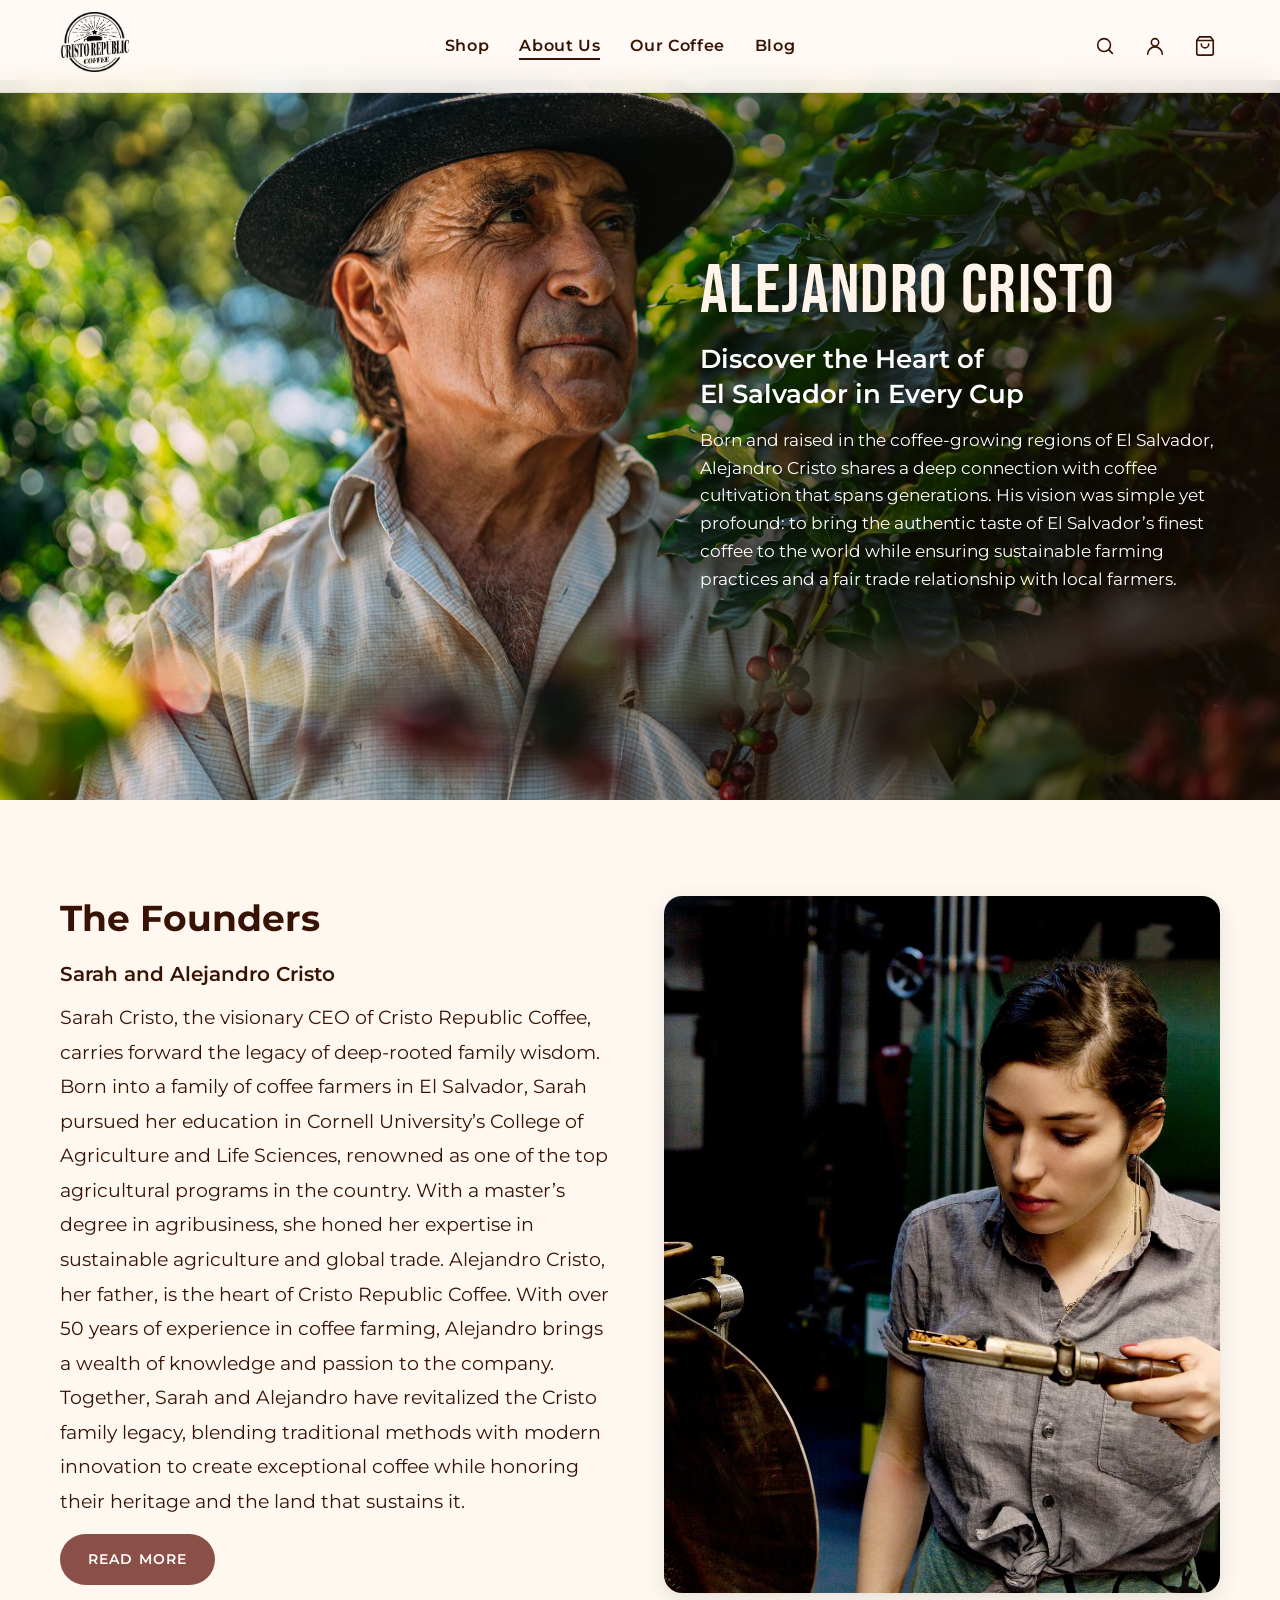
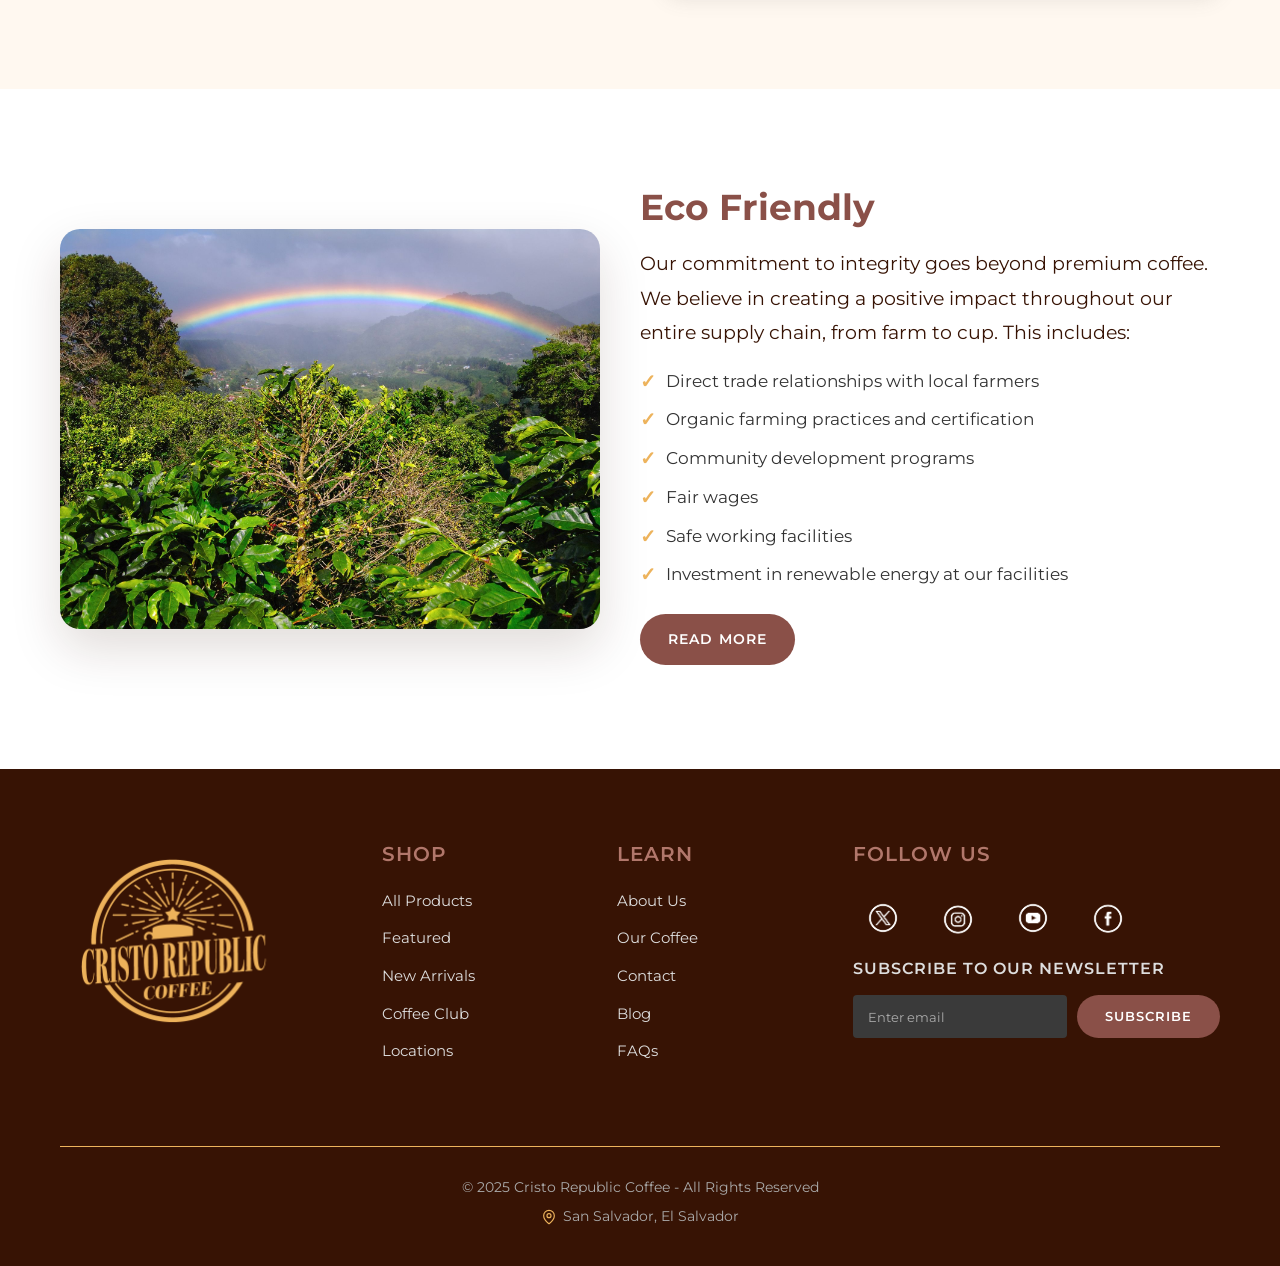
==== commit 3422227f: "Even out hero text flow on every page Same column width, type steps and spacing on all heroes; balan" ====
--- a/aboutus.html
+++ b/aboutus.html
@@ -2,6 +2,7 @@
 <html lang="en">
 <head>
     <meta charset="UTF-8">
+    <meta name="referrer" content="no-referrer">
     <meta name="viewport" content="width=device-width, initial-scale=1.0">
     <title>Cristo Republic Coffee - About Us</title>
     <link rel="preconnect" href="https://fonts.googleapis.com">
@@ -49,7 +50,7 @@
             <div class="story-container">
                 <div class="story-text about-text-overlay">
                     <h1>Alejandro Cristo</h1>
-                    <h2>Discover the Heart of El Salvador in Every Cup</h2>
+                    <h2>Discover the Heart of El&nbsp;Salvador in Every Cup</h2>
                     <p>Born and raised in the coffee-growing regions of El Salvador, Alejandro Cristo shares a deep connection with coffee cultivation that spans generations. His vision was simple yet profound: to bring the authentic taste of El Salvador’s finest coffee to the world while ensuring sustainable farming practices and a fair trade relationship with local farmers.</p>
                 </div>
             </div>
--- a/fixes.css
+++ b/fixes.css
@@ -1784,3 +1784,133 @@
         max-height: 520px;
     }
 }
+
+/* The coffee-bean-separator.png pattern was never in the images folder; drop the broken request */
+.blog-separator {
+    background-image: none;
+}
+
+/* =========================================================
+   10. Hero text flow (Nov 2026)
+   Every hero uses the same column width, the same type steps
+   and the same spacing, and lines break evenly instead of
+   leaving one word on its own line.
+   ========================================================= */
+.slide-content,
+.shop-hero-text,
+.story-section.alejandro-cristo .about-text-overlay,
+.story-section.our-coffee-hero .about-text-overlay,
+.blog-hero-container {
+    max-width: 600px;
+    width: 100%;
+}
+.story-section.alejandro-cristo .about-text-overlay {
+    text-align: left;
+    padding: 0;
+    background: none;
+    max-width: 520px;
+}
+/* Home slides are positioned, so they get a width from left/right instead */
+.slide-content {
+    width: auto;
+    right: var(--edge);
+}
+.blog-hero-container {
+    box-sizing: border-box;
+}
+
+/* Titles: balanced lines, a little tighter */
+.slide-content h1,
+.shop-hero-text h1,
+.about-text-overlay h1,
+.blog-hero-title {
+    font-size: clamp(2.75rem, 5.4vw, 4.5rem) !important;
+    line-height: 0.95 !important;
+    margin: 0 0 18px !important;
+    text-wrap: balance;
+}
+
+/* Subtitle: one step down from a section heading so it reads as a lead-in */
+.slide-content h2,
+.shop-hero-text h2,
+.about-text-overlay h2 {
+    font-size: clamp(1.3rem, 2.1vw, 1.65rem) !important;
+    font-weight: 600 !important;
+    line-height: 1.3 !important;
+    max-width: 26em;
+    margin: 0 0 16px !important;
+    text-wrap: balance;
+}
+/* Home slide 2 has no title, so its heading stays title-sized */
+.slide-content h2:first-child {
+    font-size: clamp(1.8rem, 3.4vw, 2.6rem) !important;
+    font-weight: 700 !important;
+}
+
+/* Body copy: comfortable line length, no lonely last word */
+.slide-content p,
+.shop-hero-text p,
+.about-text-overlay p,
+.blog-hero-subtitle {
+    font-size: 1.05rem !important;
+    line-height: 1.65 !important;
+    max-width: 34em;
+    margin: 0 0 28px !important;
+    text-wrap: pretty;
+}
+.slide-content p br {
+    display: none;
+}
+.shop-hero-text .eyebrow {
+    margin: 0 0 14px !important;
+}
+.club-hero-price {
+    margin-top: -8px !important;
+}
+.slide-content .hero-actions,
+.shop-hero-text .hero-actions,
+.about-text-overlay .hero-actions {
+    margin-top: 0;
+}
+
+/* Blog: same rhythm as the other heroes */
+.blog-hero-subtitle {
+    font-weight: 500;
+}
+.newsletter-subscribe h3 {
+    margin: 0 0 12px !important;
+}
+
+@media (max-width: 768px) {
+    .slide-content h1,
+    .shop-hero-text h1,
+    .about-text-overlay h1,
+    .blog-hero-title {
+        font-size: clamp(2.5rem, 11vw, 3rem) !important;
+        margin-bottom: 14px !important;
+    }
+    .slide-content h2,
+    .shop-hero-text h2,
+    .about-text-overlay h2 {
+        font-size: 1.2rem !important;
+        margin-bottom: 12px !important;
+    }
+    .slide-content p,
+    .shop-hero-text p,
+    .about-text-overlay p,
+    .blog-hero-subtitle {
+        font-size: 0.98rem !important;
+        line-height: 1.6 !important;
+        margin-bottom: 22px !important;
+    }
+    .club-hero-price {
+        margin-top: -4px !important;
+    }
+    .hero-actions {
+        gap: 12px;
+    }
+}
+/* Club eyebrow stays readable over the bright part of the photo */
+.shop-hero-text .eyebrow {
+    text-shadow: 0 1px 10px rgba(0, 0, 0, 0.55) !important;
+}
